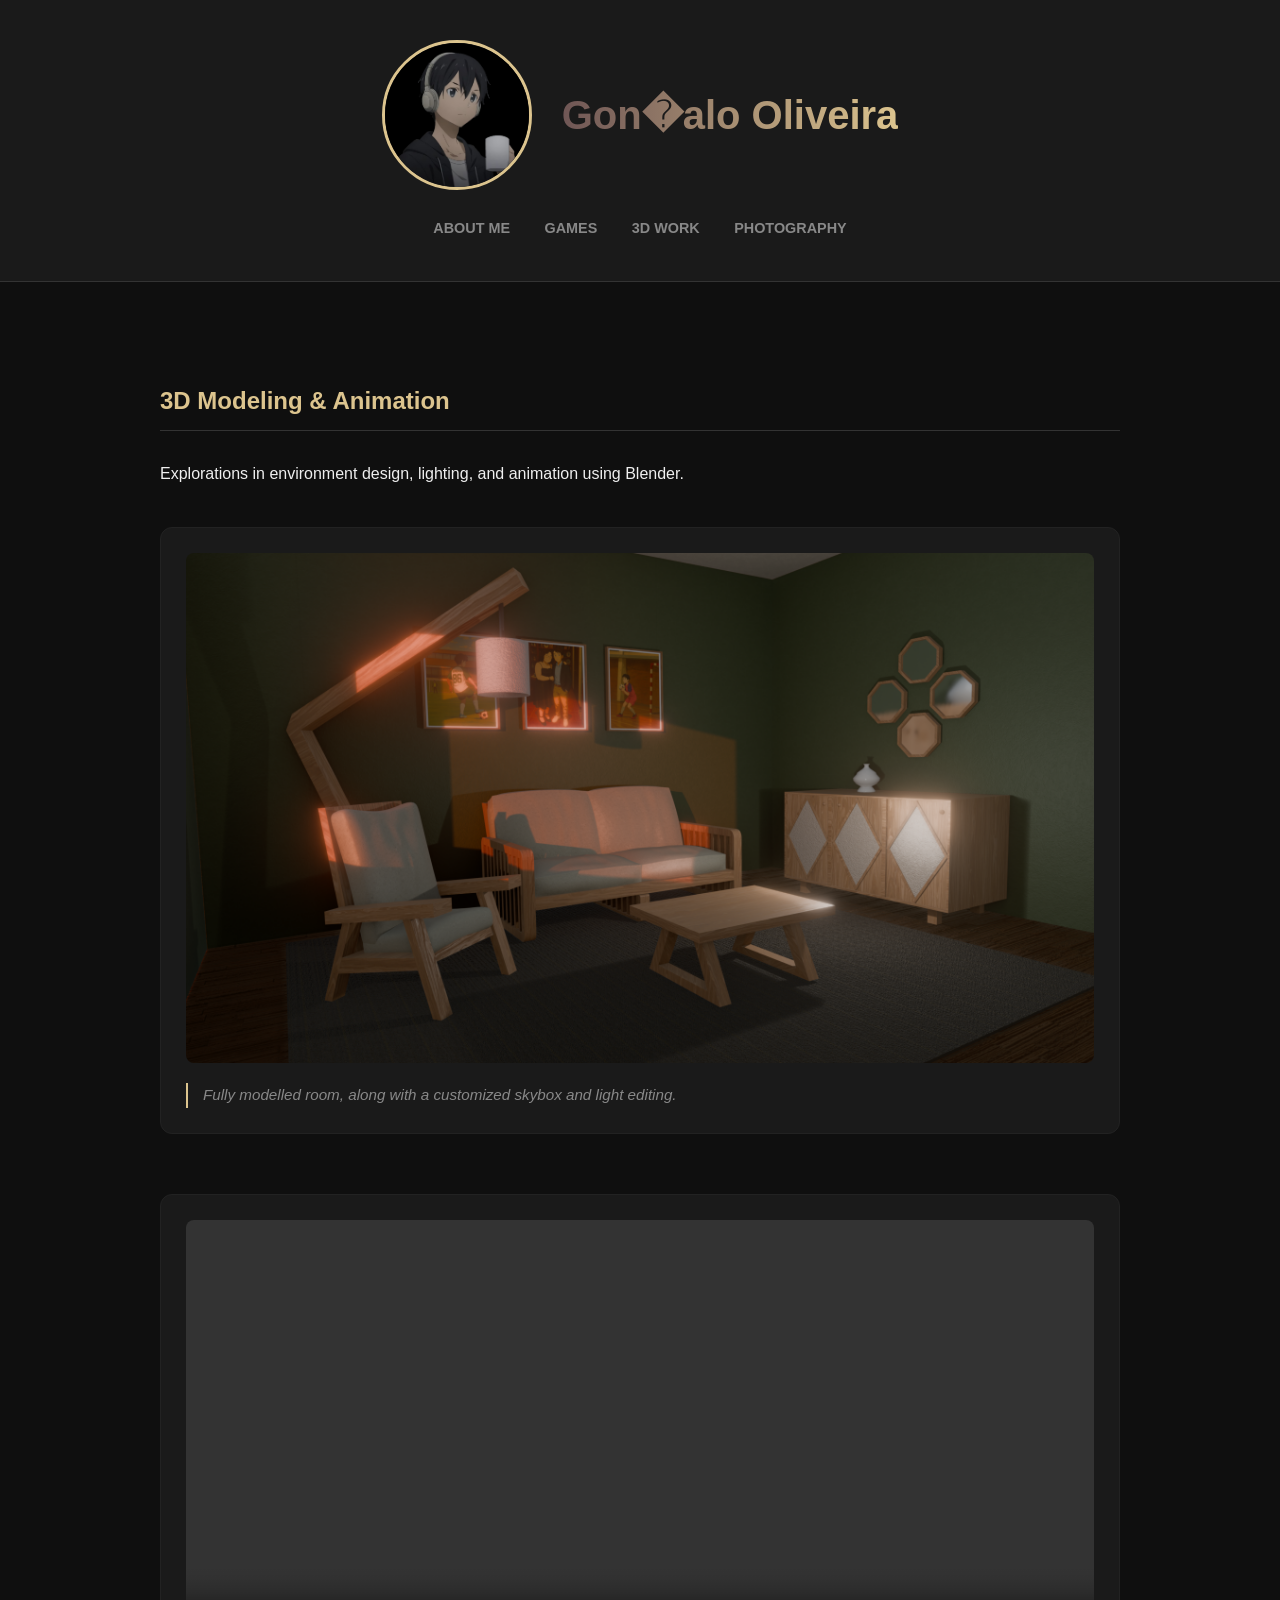
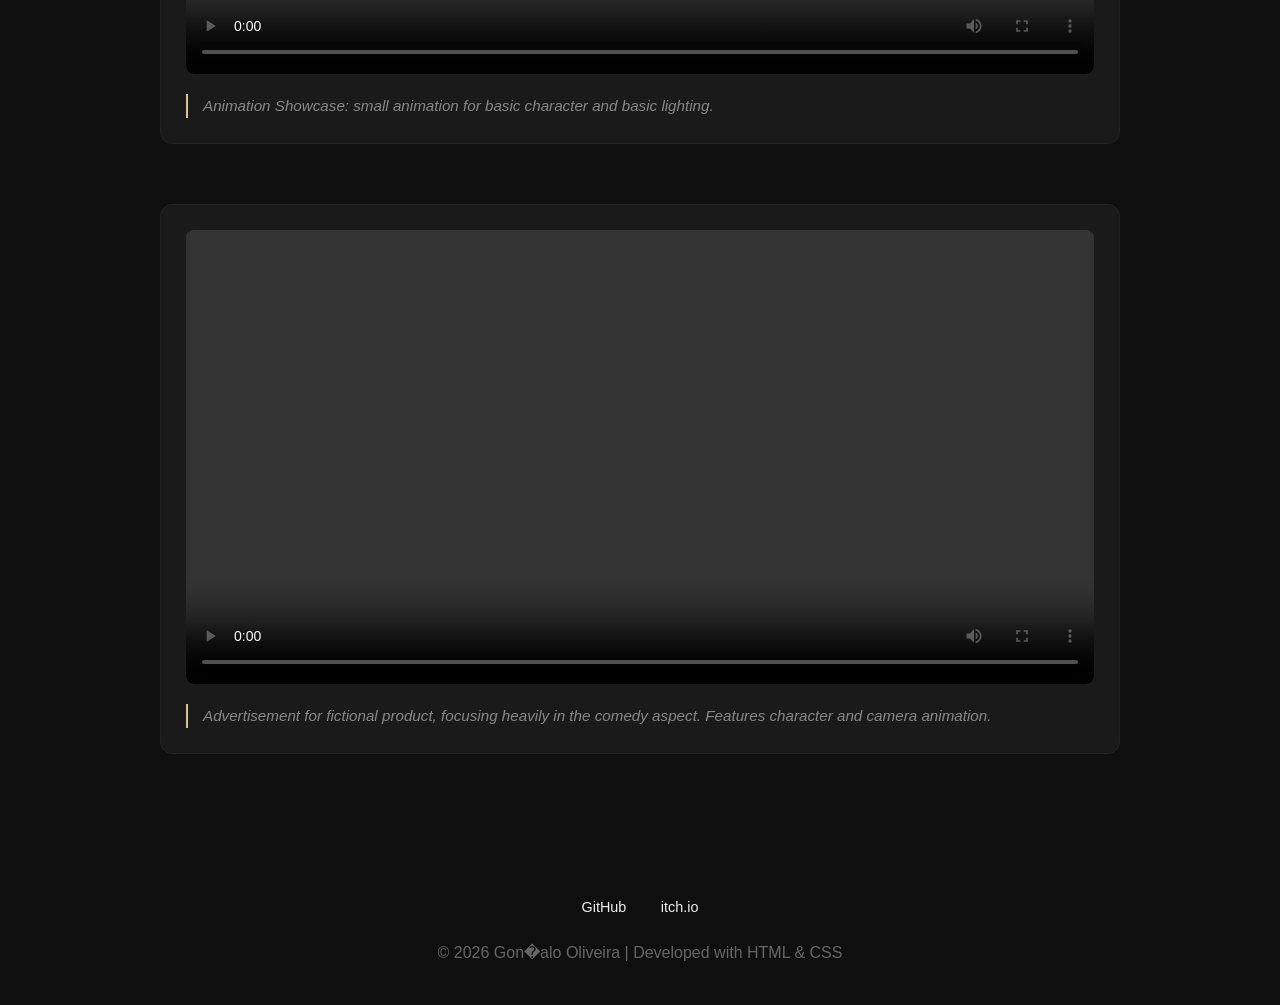
==== 3d-work.html @ fa189b17 "update18" ====
<!DOCTYPE html>
<html lang="en">
<head>
    <meta charset="UTF-8">
    <meta name="viewport" content="width=device-width, initial-scale=1.0">
    <title>Gon�alo Oliveira | Portfolio</title>
    <link rel="stylesheet" href="style.css">
</head>
<body>

    <header>
        <div class="header-content">
            <img src="assets/profile.jpg" alt="Gon�alo Oliveira Profile" class="profile-pic">
            <h1>Gon�alo Oliveira</h1>
        </div>
        <nav>
            <a href="index.html">About Me</a>
            <a href="games.html">Games</a>
            <a href="3d-work.html" class="active">3D Work</a>
            <a href="photography.html">Photography</a>
        </nav>
    </header>

    <main>
        <!-- 3D Modeling Section -->
        <section id="3d">
            <h2>3D Modeling & Animation</h2>
            <p class="section-intro">Explorations in environment design, lighting, and animation using Blender.</p>
    
            <div class="work-showcase">
                <!-- Main Render -->
                <div class="work-item">
                    <img src="assets/3d/RenderFinal.png" alt="Interior Room Render" class="main-render">
                    <p class="work-desc">Fully modelled room, along with a customized skybox and light editing.</p>
                </div>

                <!-- Animation 1 -->
                <div class="work-item">
                    <video controls class="main-video">
                        <source src="assets/3d/animation1.mp4" type="video/mp4">
                        Your browser does not support the video tag.
                    </video>
                    <p class="work-desc">Animation Showcase: small animation for basic character and basic lighting.</p>
                </div>

                <!-- Animation 2 -->
                <div class="work-item">
                    <video controls class="main-video">
                        <source src="assets/3d/animation2.mp4" type="video/mp4">
                        Your browser does not support the video tag.
                    </video>
                    <p class="work-desc">Advertisement for fictional product, focusing heavily in the comedy aspect. Features character and camera animation.</p>
                </div>
            </div>
        </section>
    </main>

    <footer>
        <div class="social-links">
            <a href="https://github.com/GugaGoncalo">GitHub</a>
            <a href="https://guga-goncalo.itch.io">itch.io</a>
        </div>
    <p>&copy; 2026 Gon�alo Oliveira | Developed with HTML & CSS</p>
</footer>

</body>
</html>
---- style.css ----
/* 1. Global Reset & Core Theme */
* {
    box-sizing: border-box;
    margin: 0;
    padding: 0;
}

body {
    background-color: #0f0f0f;
    color: #efefef;
    font-family: 'Segoe UI', Tahoma, Geneva, Verdana, sans-serif;
    line-height: 1.6;
}

/* 2. Header & Profile (Fixes image_3c32c0.jpg) */
header {
    background: #1a1a1a;
    padding: 40px 20px;
    border-bottom: 1px solid #333;
    display: flex;
    flex-direction: column;
    align-items: center;
}

.header-content {
    display: flex;
    flex-direction: row; /* Forces side-by-side */
    align-items: center;
    justify-content: center;
    gap: 30px;
    margin-bottom: 25px;
    width: 100%;
    max-width: 800px;
}

.profile-pic {
    width: 150px; /* Forces a specific size */
    height: 150px;
    border-radius: 50%;
    border: 3px solid #DCC48E;
    object-fit: cover;
    flex-shrink: 0; /* Prevents squeezing */
}

h1 {
    font-size: 2.5rem;
    background: linear-gradient(to right, #6F5655, #DCC48E);
    -webkit-background-clip: text;
    background-clip: text;
    -webkit-text-fill-color: transparent;
    color: #DCC48E; /* Fallback */
}

nav a {
    color: #888;
    text-decoration: none;
    margin: 0 15px;
    font-weight: bold;
    text-transform: uppercase;
    font-size: 0.9rem;
}

nav a:hover { color: #DCC48E; }

/* 3. Section Layouts */
section {
    max-width: 1000px;
    margin: 100px auto; /* Increased from 60px to 100px */
    padding: 0 20px;
}

.section-intro {
    margin-bottom: 40px; /* Adds space between intro text and the first project card */
}

h2 {
    border-bottom: 1px solid #333;
    padding-bottom: 10px;
    margin-bottom: 30px;
    color: #DCC48E;
}

h3{
    color: #DCC48E;
}

.about-content {
    display: flex;
    flex-direction: column;
    gap: 40px; /* Space between bio text and education card */
}

/* 4. Game Development (Fixes image_3c3220.jpg) */
.project-card {
    background: #1a1a1a;
    padding: 25px;
    border-radius: 12px;
    margin-bottom: 40px;
}

.game-screenshots {
    display: flex;
    gap: 10px;
    margin: 20px 0;
    width: 100%;
}

.game-screenshots img {
    width: calc(33.33% - 7px); /* Forces 3-column layout */
    height: 180px; /* Uniform height */
    object-fit: cover; /* Prevents stretching */
    border-radius: 6px;
    border: 1px solid #333;
}

/* 5. Photography (Fixes image_3c3240.png) */
.pinterest-grid {
    column-count: 3;
    column-gap: 20px;
    width: 100%;
}

.photo-item {
    display: inline-block; /* Prevents images from splitting between columns */
    width: 100%;
    margin-bottom: 20px;
}

.photo-item img {
    width: 100%;
    height: auto;
    border-radius: 8px;
    display: block;
}

/* 6. Responsive Adjustments */
@media (max-width: 850px) {
    .about-grid { grid-template-columns: 1fr; }
    .pinterest-grid { column-count: 2; }
    .header-content { flex-direction: column; text-align: center; }
}

@media (max-width: 500px) {
    .pinterest-grid { column-count: 1; }
    .game-screenshots { flex-direction: column; }
    .game-screenshots img { width: 100%; height: auto; }
}

footer {
    text-align: center;
    padding: 40px;
    color: #666;
}

.education {
    background: #1a1a1a;
    padding: 25px;
    border-radius: 12px;
    border: 1px solid #222;
    max-width: 600px; /* Makes the card a nice compact size */
}

.edu-logo {
    width: 120px; /* Keeping the larger size to fight that internal padding */
    height: auto;
    margin-bottom: 5px; /* Pull the text a bit closer */
}

.edu-item {
    display: flex;
    flex-direction: column;
    align-items: flex-start;
    gap: 15px; /* Space between logo and text */
}

.edu-text strong {
    color: #efefef; /* Uses your new accent color for the degree name */
    font-size: 1.1rem;
    display: block;
    margin-bottom: 5px;
}

.edu-text span {
    color: #888;
    font-size: 0.9rem;
}

.education-container h3 {
    margin-bottom: 20px; 
}

.skills-grid {
    display: flex;
    flex-wrap: wrap;
    gap: 12px;
    margin-top: 20px;
}

.skill-item {
    background: #1a1a1a;
    border: 1px solid #333;
    color: #efefef;
    padding: 8px 18px;
    border-radius: 4px; 
    font-size: 0.85rem;
    font-weight: 600;
    letter-spacing: 0.5px;
    transition: all 0.2s ease-in-out;
}

.skill-item:hover {
    background: #DCC48E;
    border-color: #333;
    color: #333;
    cursor: default;
}

.social-links {
    margin-bottom: 20px;
}

.social-links a {
    color: #efefef;
    text-decoration: none;
    margin: 0 15px;
    font-size: 0.9rem;
    transition: color 0.3s;
}

.social-links a:hover {
    color: #DCC48E;
}

.social-links a:visited {
    color: #efefef;
}

p a{
    color: #DCC48E;
    text-decoration: none;
}

p a:visited{
    color: #DCC48E;
    text-decoration: none;
}

p a:hover{
    color: #DCC48E;
    text-decoration: none;
}

.work-showcase {
    display: flex;
    flex-direction: column;
    gap: 60px; /* Large gap between different projects */
}

.work-item {
    background: #1a1a1a;
    padding: 25px;
    border-radius: 12px;
    border: 1px solid #222;
    transition: transform 0.3s ease;
}

/* Optional: Slight lift effect on hover */
.work-item:hover {
    transform: translateY(-5px);
    border-color: #DCC48E;
}

.main-render, .main-video {
    width: 100%;
    height: auto;
    border-radius: 8px;
    display: block;
    margin-bottom: 20px;
}

.work-desc {
    color: #888;
    font-size: 0.95rem;
    font-style: italic;
    border-left: 2px solid #DCC48E;
    padding-left: 15px;
}

main {
    min-height: 80vh; /* Takes up at least 80% of the screen height */
}
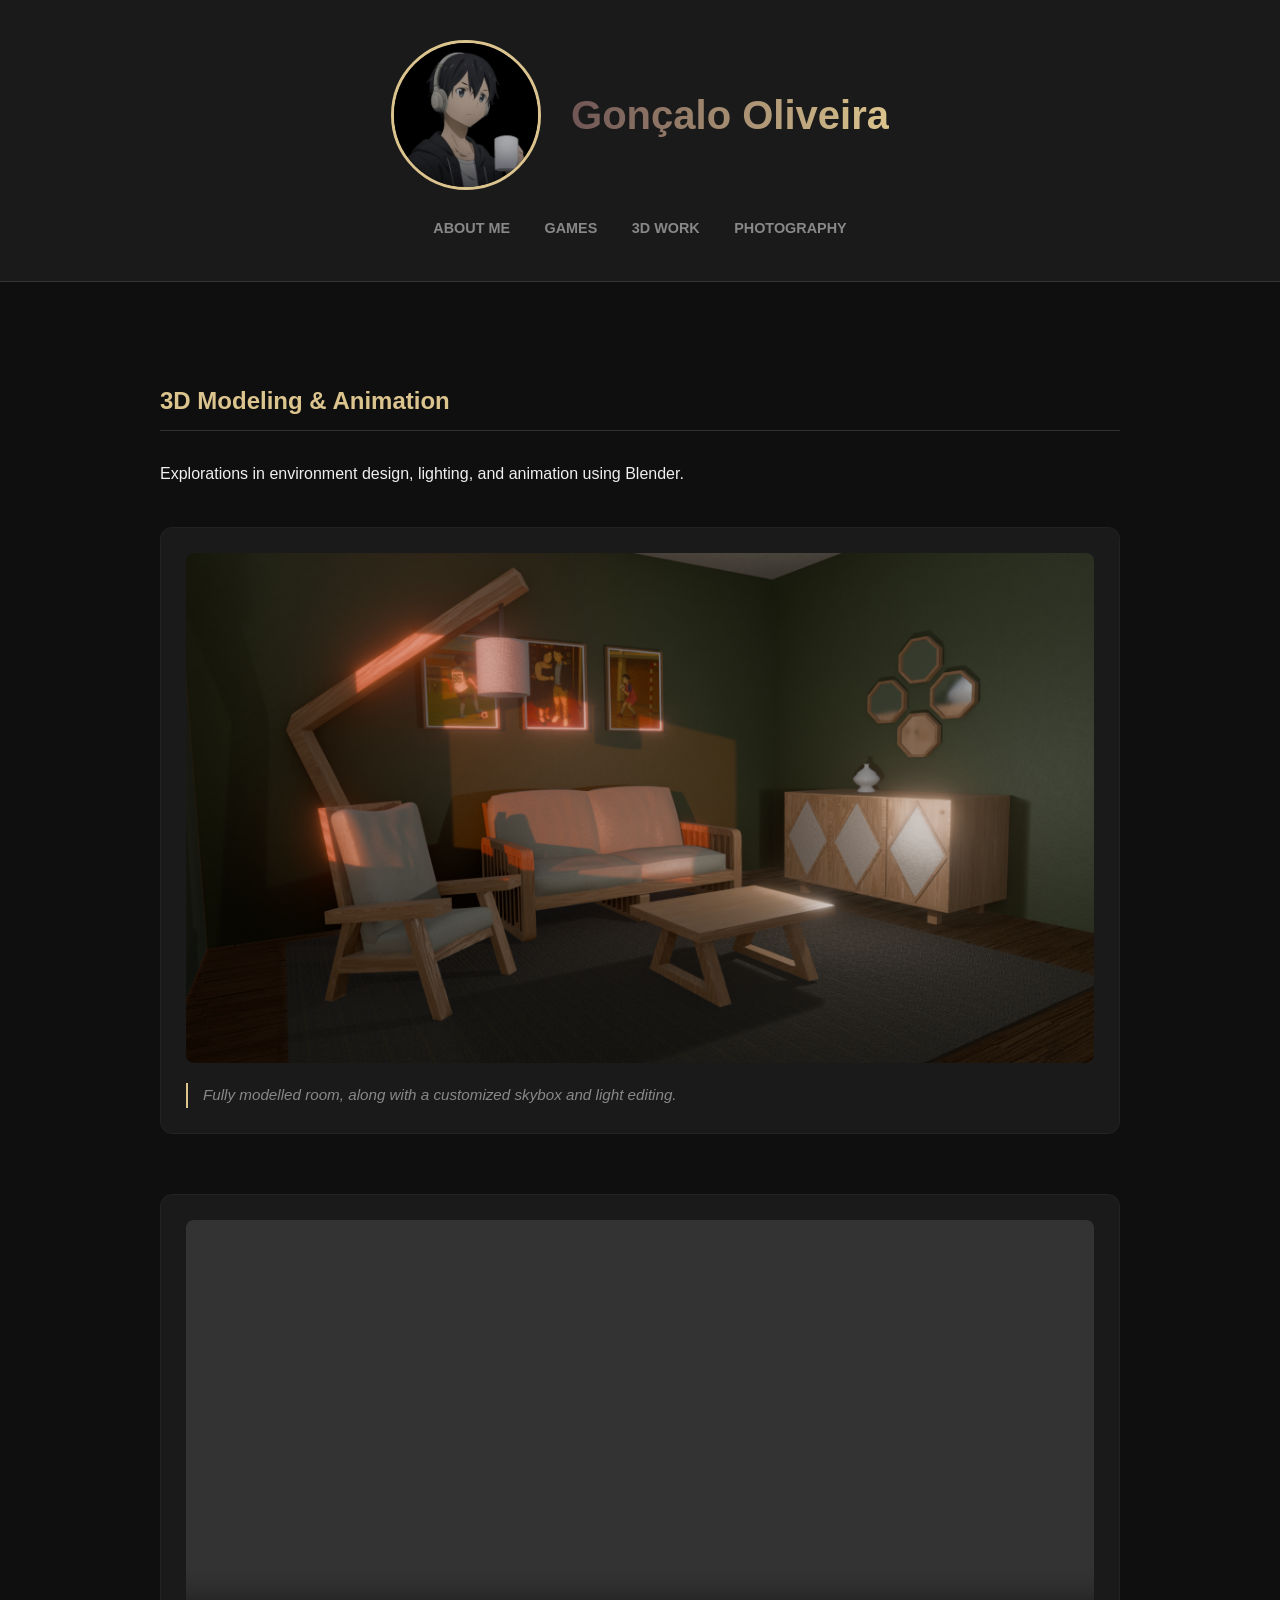
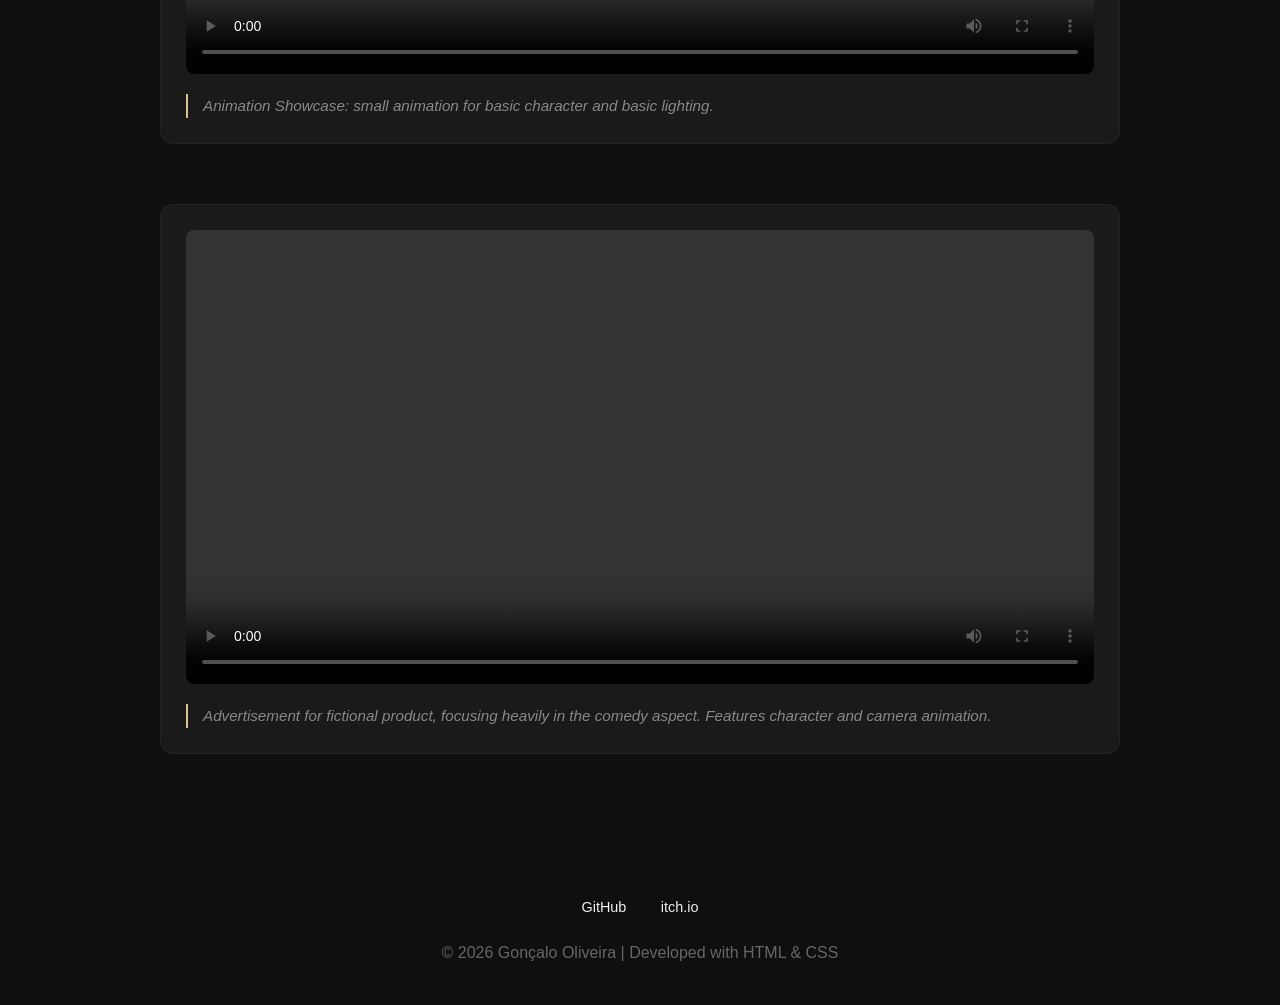
==== commit 0c279028: "update19" ====
--- a/3d-work.html
+++ b/3d-work.html
@@ -1,17 +1,17 @@
-<!DOCTYPE html>
+﻿<!DOCTYPE html>
 <html lang="en">
 <head>
     <meta charset="UTF-8">
     <meta name="viewport" content="width=device-width, initial-scale=1.0">
-    <title>Gon�alo Oliveira | Portfolio</title>
+    <title>Gonçalo Oliveira | Portfolio</title>
     <link rel="stylesheet" href="style.css">
 </head>
 <body>
 
     <header>
         <div class="header-content">
-            <img src="assets/profile.jpg" alt="Gon�alo Oliveira Profile" class="profile-pic">
-            <h1>Gon�alo Oliveira</h1>
+            <img src="assets/profile.jpg" alt="Gonçalo Oliveira Profile" class="profile-pic">
+            <h1>Gonçalo Oliveira</h1>
         </div>
         <nav>
             <a href="index.html">About Me</a>
@@ -60,7 +60,7 @@
             <a href="https://github.com/GugaGoncalo">GitHub</a>
             <a href="https://guga-goncalo.itch.io">itch.io</a>
         </div>
-    <p>&copy; 2026 Gon�alo Oliveira | Developed with HTML & CSS</p>
+    <p>&copy; 2026 Gonçalo Oliveira | Developed with HTML & CSS</p>
 </footer>
 
 </body>
--- a/style.css
+++ b/style.css
@@ -288,4 +288,10 @@
 
 main {
     min-height: 80vh; /* Takes up at least 80% of the screen height */
+}
+
+iframe {
+    width: 100% !important;
+    max-width: 552px;
+    border-radius: 8px;
 }
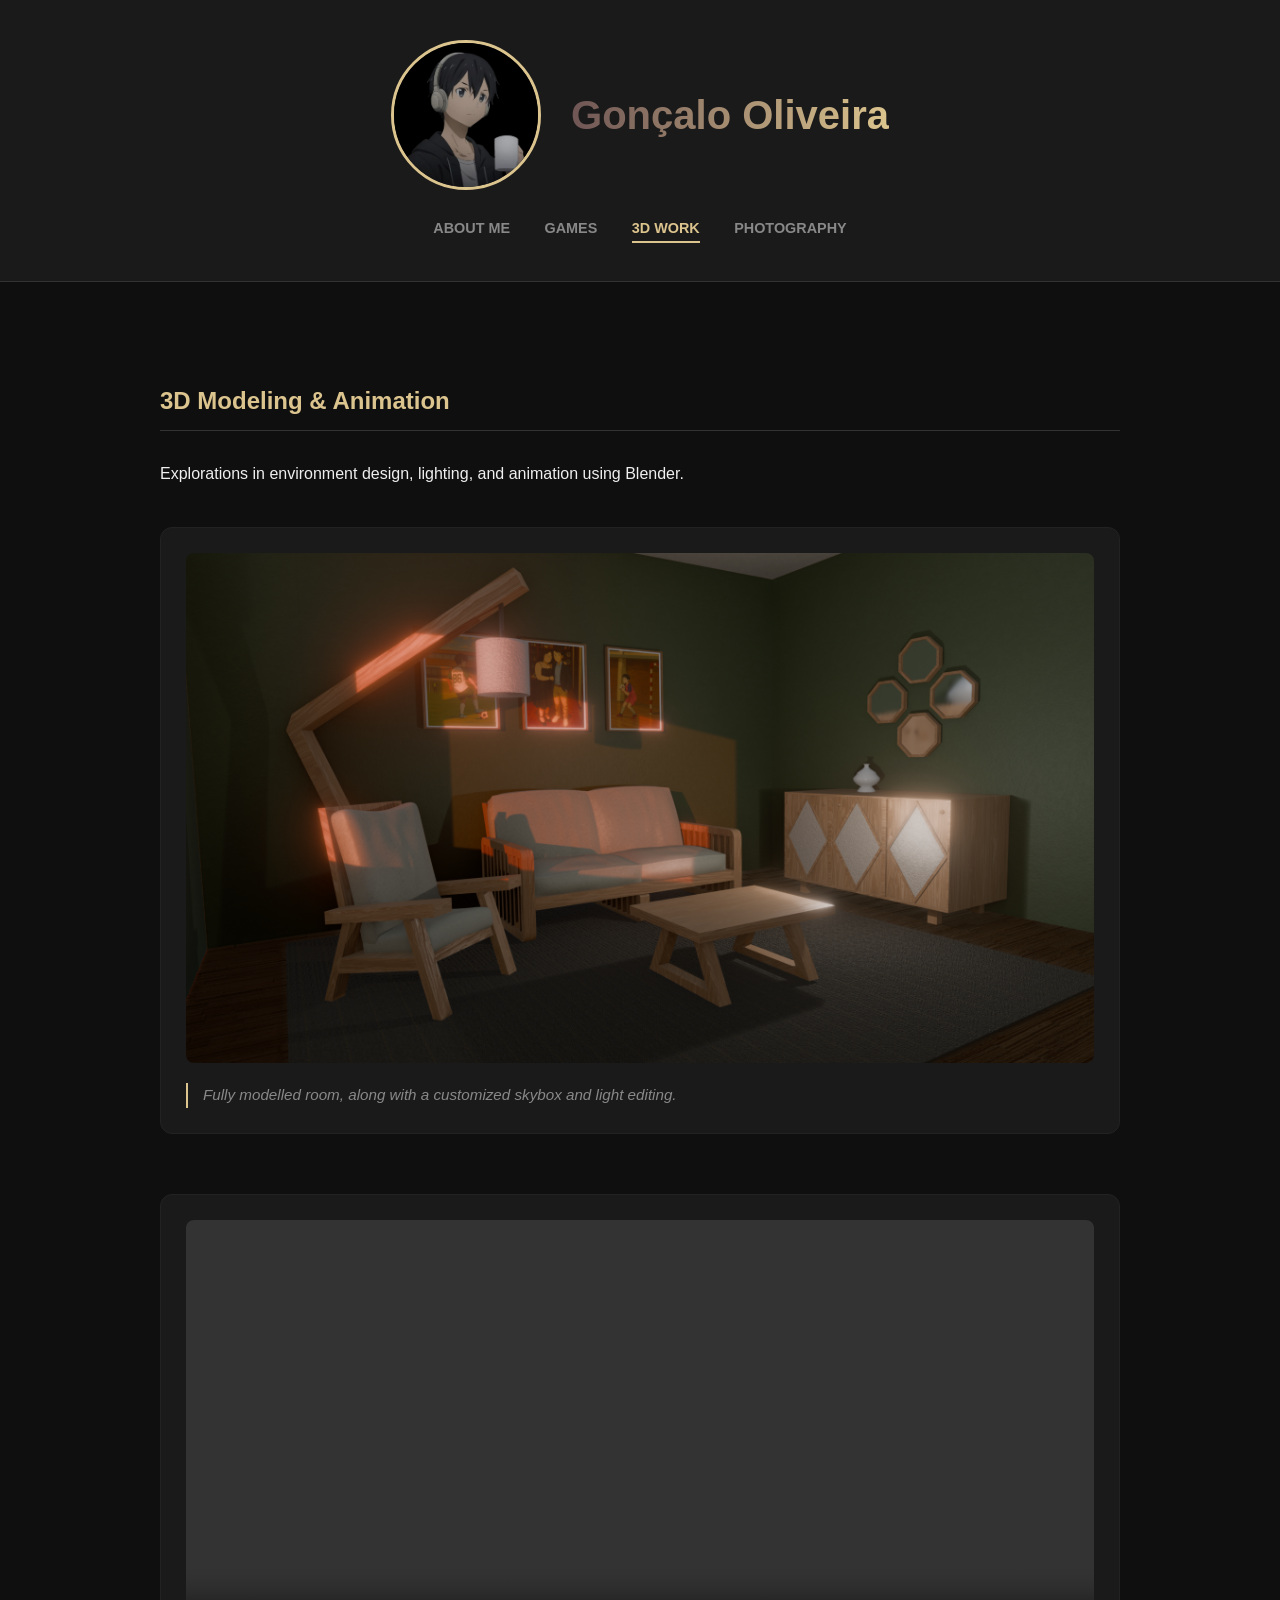
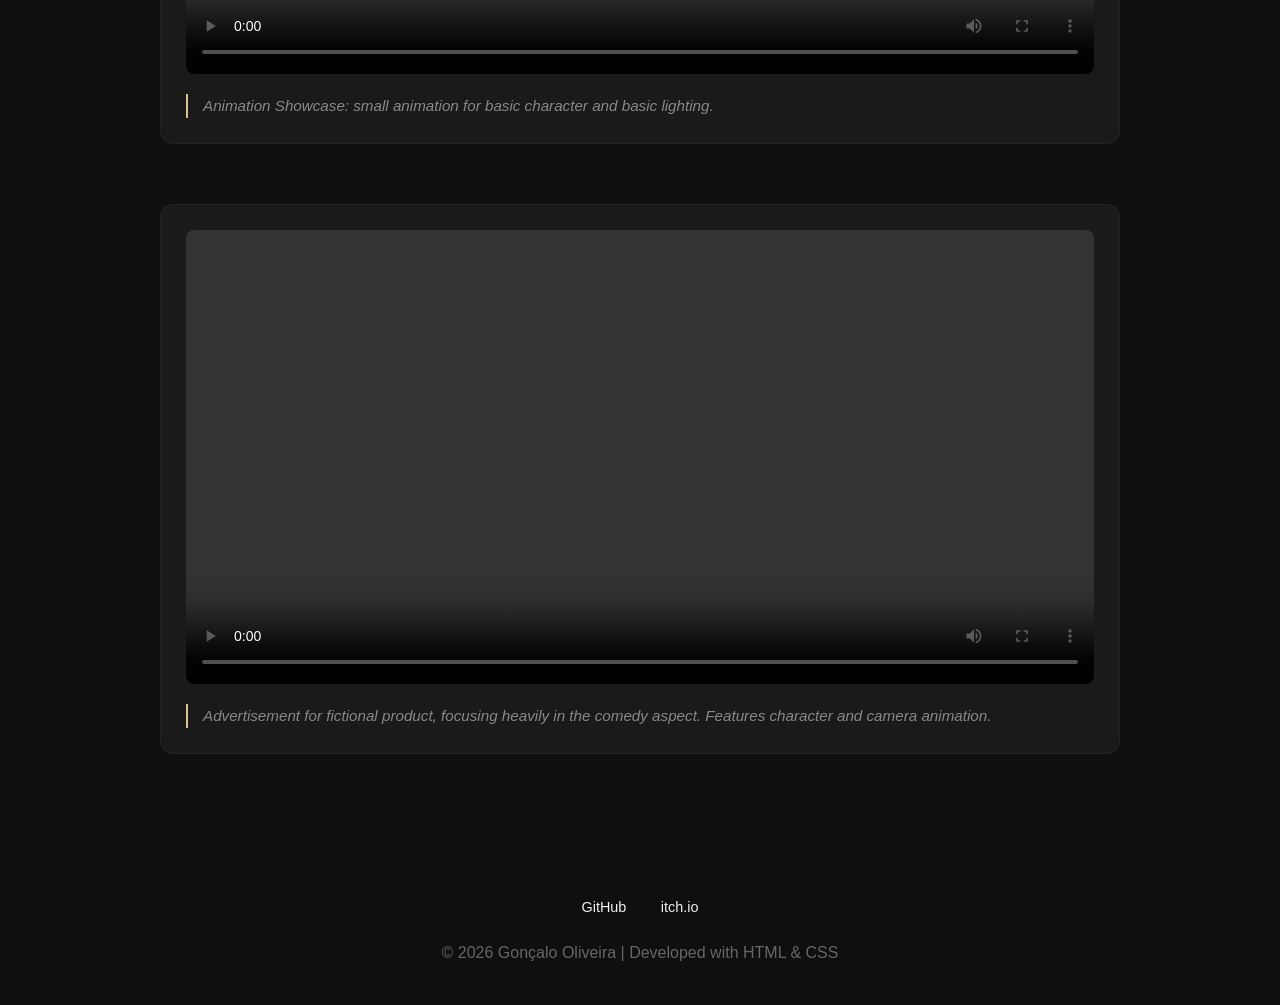
==== commit 7c378265: "CodeOrganization" ====
--- a/3d-work.html
+++ b/3d-work.html
@@ -28,7 +28,7 @@
             <p class="section-intro">Explorations in environment design, lighting, and animation using Blender.</p>
     
             <div class="work-showcase">
-                <!-- Main Render -->
+                <!-- Render -->
                 <div class="work-item">
                     <img src="assets/3d/RenderFinal.png" alt="Interior Room Render" class="main-render">
                     <p class="work-desc">Fully modelled room, along with a customized skybox and light editing.</p>
--- a/style.css
+++ b/style.css
@@ -12,7 +12,11 @@
     line-height: 1.6;
 }
 
-/* 2. Header & Profile (Fixes image_3c32c0.jpg) */
+main {
+    min-height: 80vh; 
+}
+
+/* 2. Header & Navigation */
 header {
     background: #1a1a1a;
     padding: 40px 20px;
@@ -24,7 +28,7 @@
 
 .header-content {
     display: flex;
-    flex-direction: row; /* Forces side-by-side */
+    flex-direction: row;
     align-items: center;
     justify-content: center;
     gap: 30px;
@@ -34,12 +38,12 @@
 }
 
 .profile-pic {
-    width: 150px; /* Forces a specific size */
+    width: 150px;
     height: 150px;
     border-radius: 50%;
     border: 3px solid #DCC48E;
     object-fit: cover;
-    flex-shrink: 0; /* Prevents squeezing */
+    flex-shrink: 0;
 }
 
 h1 {
@@ -48,7 +52,7 @@
     -webkit-background-clip: text;
     background-clip: text;
     -webkit-text-fill-color: transparent;
-    color: #DCC48E; /* Fallback */
+    color: #DCC48E;
 }
 
 nav a {
@@ -58,19 +62,25 @@
     font-weight: bold;
     text-transform: uppercase;
     font-size: 0.9rem;
-}
-
-nav a:hover { color: #DCC48E; }
-
-/* 3. Section Layouts */
+    padding-bottom: 5px;
+    transition: color 0.3s ease, border-color 0.3s ease;
+    border-bottom: 2px solid transparent; /* Prevents layout jump when active */
+}
+
+nav a:hover, 
+nav a.active { 
+    color: #DCC48E; 
+}
+
+nav a.active {
+    border-bottom: 2px solid #DCC48E; 
+}
+
+/* 3. Section Typography & General Layout */
 section {
     max-width: 1000px;
-    margin: 100px auto; /* Increased from 60px to 100px */
+    margin: 100px auto;
     padding: 0 20px;
-}
-
-.section-intro {
-    margin-bottom: 40px; /* Adds space between intro text and the first project card */
 }
 
 h2 {
@@ -80,76 +90,29 @@
     color: #DCC48E;
 }
 
-h3{
-    color: #DCC48E;
-}
-
+h3 {
+    color: #DCC48E;
+}
+
+.section-intro {
+    margin-bottom: 40px;
+}
+
+p a {
+    color: #DCC48E;
+    text-decoration: none;
+    font-weight: bold;
+}
+
+p a:hover {
+    text-decoration: underline;
+}
+
+/* 4. About & Skills (Index Page) */
 .about-content {
     display: flex;
     flex-direction: column;
-    gap: 40px; /* Space between bio text and education card */
-}
-
-/* 4. Game Development (Fixes image_3c3220.jpg) */
-.project-card {
-    background: #1a1a1a;
-    padding: 25px;
-    border-radius: 12px;
-    margin-bottom: 40px;
-}
-
-.game-screenshots {
-    display: flex;
-    gap: 10px;
-    margin: 20px 0;
-    width: 100%;
-}
-
-.game-screenshots img {
-    width: calc(33.33% - 7px); /* Forces 3-column layout */
-    height: 180px; /* Uniform height */
-    object-fit: cover; /* Prevents stretching */
-    border-radius: 6px;
-    border: 1px solid #333;
-}
-
-/* 5. Photography (Fixes image_3c3240.png) */
-.pinterest-grid {
-    column-count: 3;
-    column-gap: 20px;
-    width: 100%;
-}
-
-.photo-item {
-    display: inline-block; /* Prevents images from splitting between columns */
-    width: 100%;
-    margin-bottom: 20px;
-}
-
-.photo-item img {
-    width: 100%;
-    height: auto;
-    border-radius: 8px;
-    display: block;
-}
-
-/* 6. Responsive Adjustments */
-@media (max-width: 850px) {
-    .about-grid { grid-template-columns: 1fr; }
-    .pinterest-grid { column-count: 2; }
-    .header-content { flex-direction: column; text-align: center; }
-}
-
-@media (max-width: 500px) {
-    .pinterest-grid { column-count: 1; }
-    .game-screenshots { flex-direction: column; }
-    .game-screenshots img { width: 100%; height: auto; }
-}
-
-footer {
-    text-align: center;
-    padding: 40px;
-    color: #666;
+    gap: 40px;
 }
 
 .education {
@@ -157,24 +120,24 @@
     padding: 25px;
     border-radius: 12px;
     border: 1px solid #222;
-    max-width: 600px; /* Makes the card a nice compact size */
+    max-width: 600px;
+}
+
+.edu-item {
+    display: flex;
+    flex-direction: column;
+    align-items: flex-start;
+    gap: 15px;
 }
 
 .edu-logo {
-    width: 120px; /* Keeping the larger size to fight that internal padding */
+    width: 120px;
     height: auto;
-    margin-bottom: 5px; /* Pull the text a bit closer */
-}
-
-.edu-item {
-    display: flex;
-    flex-direction: column;
-    align-items: flex-start;
-    gap: 15px; /* Space between logo and text */
+    margin-bottom: 5px;
 }
 
 .edu-text strong {
-    color: #efefef; /* Uses your new accent color for the degree name */
+    color: #efefef;
     font-size: 1.1rem;
     display: block;
     margin-bottom: 5px;
@@ -183,10 +146,6 @@
 .edu-text span {
     color: #888;
     font-size: 0.9rem;
-}
-
-.education-container h3 {
-    margin-bottom: 20px; 
 }
 
 .skills-grid {
@@ -212,48 +171,41 @@
     background: #DCC48E;
     border-color: #333;
     color: #333;
-    cursor: default;
-}
-
-.social-links {
-    margin-bottom: 20px;
-}
-
-.social-links a {
-    color: #efefef;
-    text-decoration: none;
-    margin: 0 15px;
-    font-size: 0.9rem;
-    transition: color 0.3s;
-}
-
-.social-links a:hover {
-    color: #DCC48E;
-}
-
-.social-links a:visited {
-    color: #efefef;
-}
-
-p a{
-    color: #DCC48E;
-    text-decoration: none;
-}
-
-p a:visited{
-    color: #DCC48E;
-    text-decoration: none;
-}
-
-p a:hover{
-    color: #DCC48E;
-    text-decoration: none;
-}
-
+}
+
+/* 5. Games & Project Cards */
+.project-card {
+    background: #1a1a1a;
+    padding: 25px;
+    border-radius: 12px;
+    margin-bottom: 40px;
+}
+
+.game-screenshots {
+    display: flex;
+    gap: 10px;
+    margin: 20px 0;
+}
+
+.game-screenshots img {
+    width: calc(33.33% - 7px);
+    height: 180px;
+    object-fit: cover;
+    border-radius: 6px;
+    border: 1px solid #333;
+}
+
+iframe {
+    width: 100% !important;
+    max-width: 552px;
+    border-radius: 8px;
+}
+
+/* 6. 3D Showcase */
 .work-showcase {
     display: flex;
     flex-direction: column;
-    gap: 60px; /* Large gap between different projects */
+    gap: 60px;
 }
 
 .work-item {
@@ -264,7 +216,6 @@
     transition: transform 0.3s ease;
 }
 
-/* Optional: Slight lift effect on hover */
 .work-item:hover {
     transform: translateY(-5px);
     border-color: #DCC48E;
@@ -286,12 +237,57 @@
     padding-left: 15px;
 }
 
-main {
-    min-height: 80vh; /* Takes up at least 80% of the screen height */
-}
-
-iframe {
-    width: 100% !important;
-    max-width: 552px;
+/* 7. Photography Grid */
+.pinterest-grid {
+    column-count: 3;
+    column-gap: 20px;
+    width: 100%;
+}
+
+.photo-item {
+    display: inline-block;
+    width: 100%;
+    margin-bottom: 20px;
+}
+
+.photo-item img {
+    width: 100%;
+    height: auto;
     border-radius: 8px;
+    display: block;
+}
+
+/* 8. Footer & Socials */
+footer {
+    text-align: center;
+    padding: 40px;
+    color: #666;
+}
+
+.social-links {
+    margin-bottom: 20px;
+}
+
+.social-links a {
+    color: #efefef;
+    text-decoration: none;
+    margin: 0 15px;
+    font-size: 0.9rem;
+    transition: color 0.3s;
+}
+
+.social-links a:hover {
+    color: #DCC48E;
+}
+
+/* 9. Responsive Adjustments */
+@media (max-width: 850px) {
+    .pinterest-grid { column-count: 2; }
+    .header-content { flex-direction: column; text-align: center; }
+}
+
+@media (max-width: 500px) {
+    .pinterest-grid { column-count: 1; }
+    .game-screenshots { flex-direction: column; }
+    .game-screenshots img { width: 100%; height: auto; }
 }
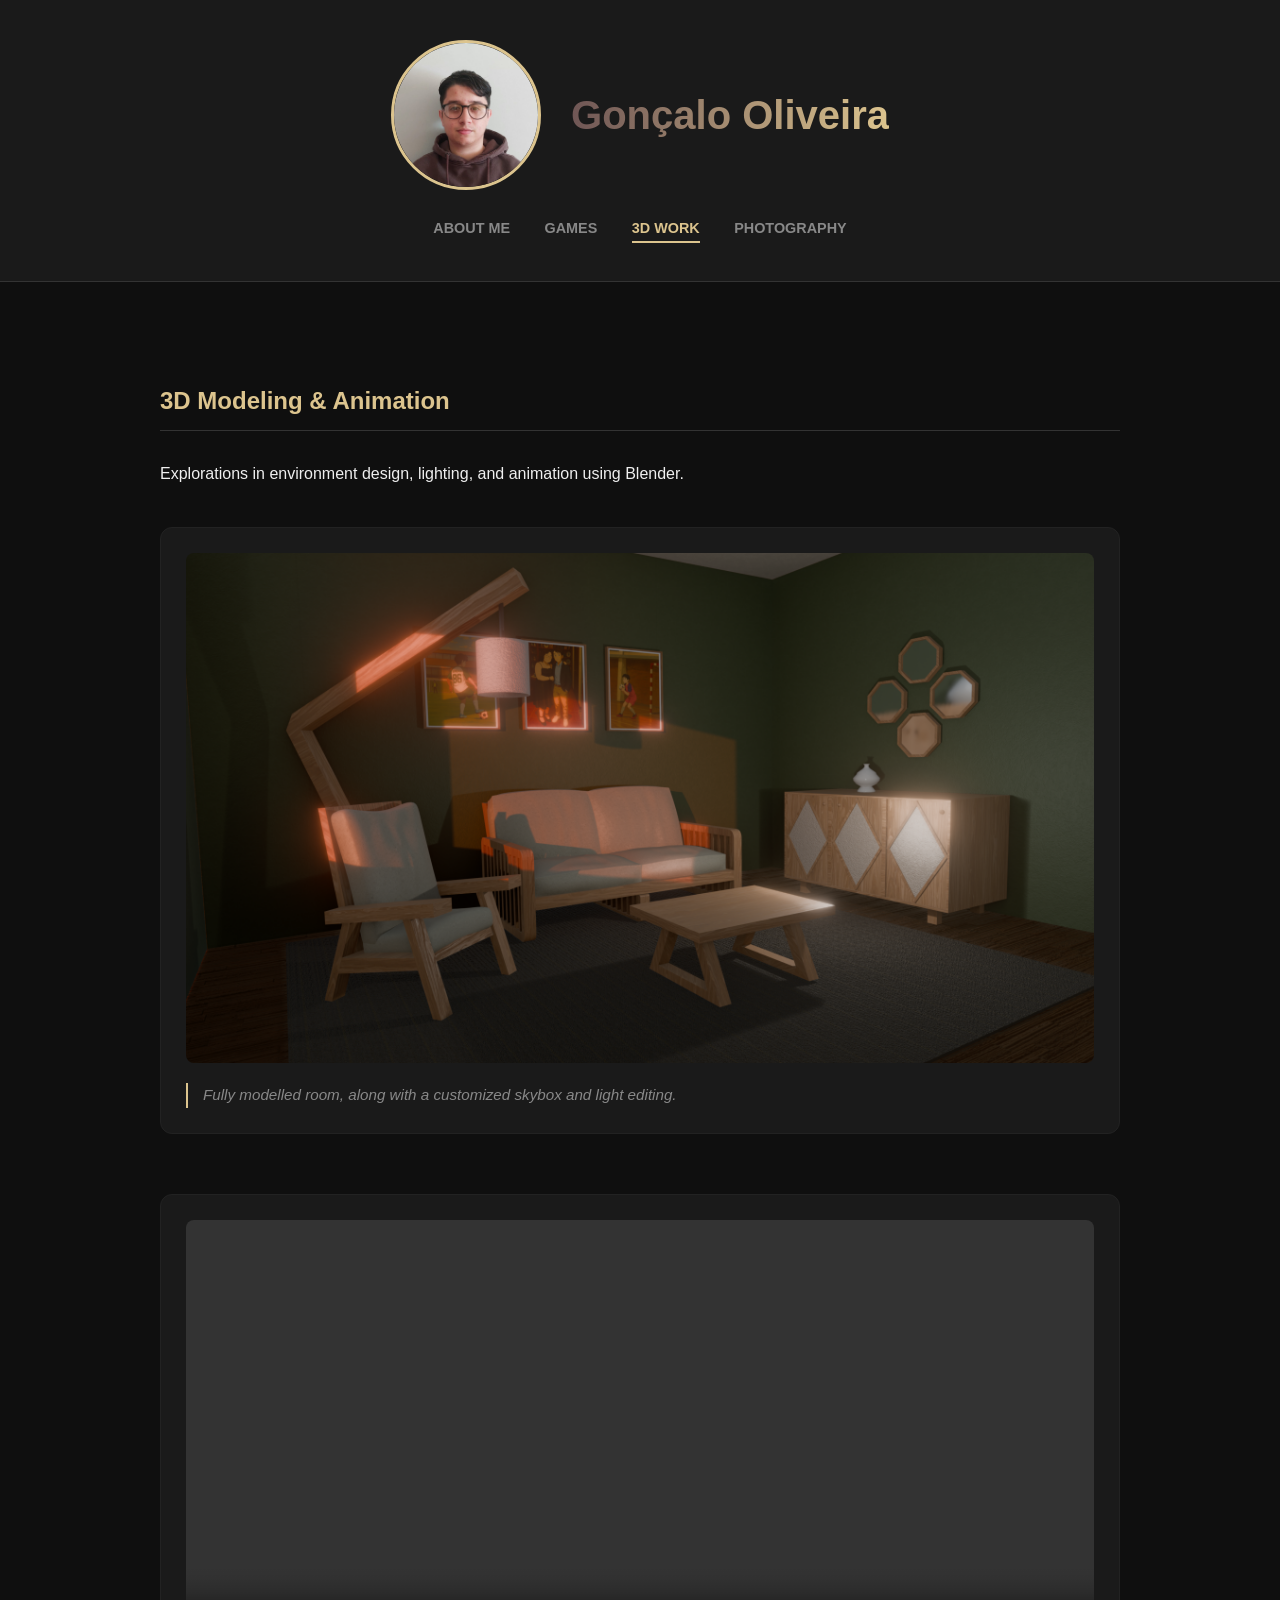
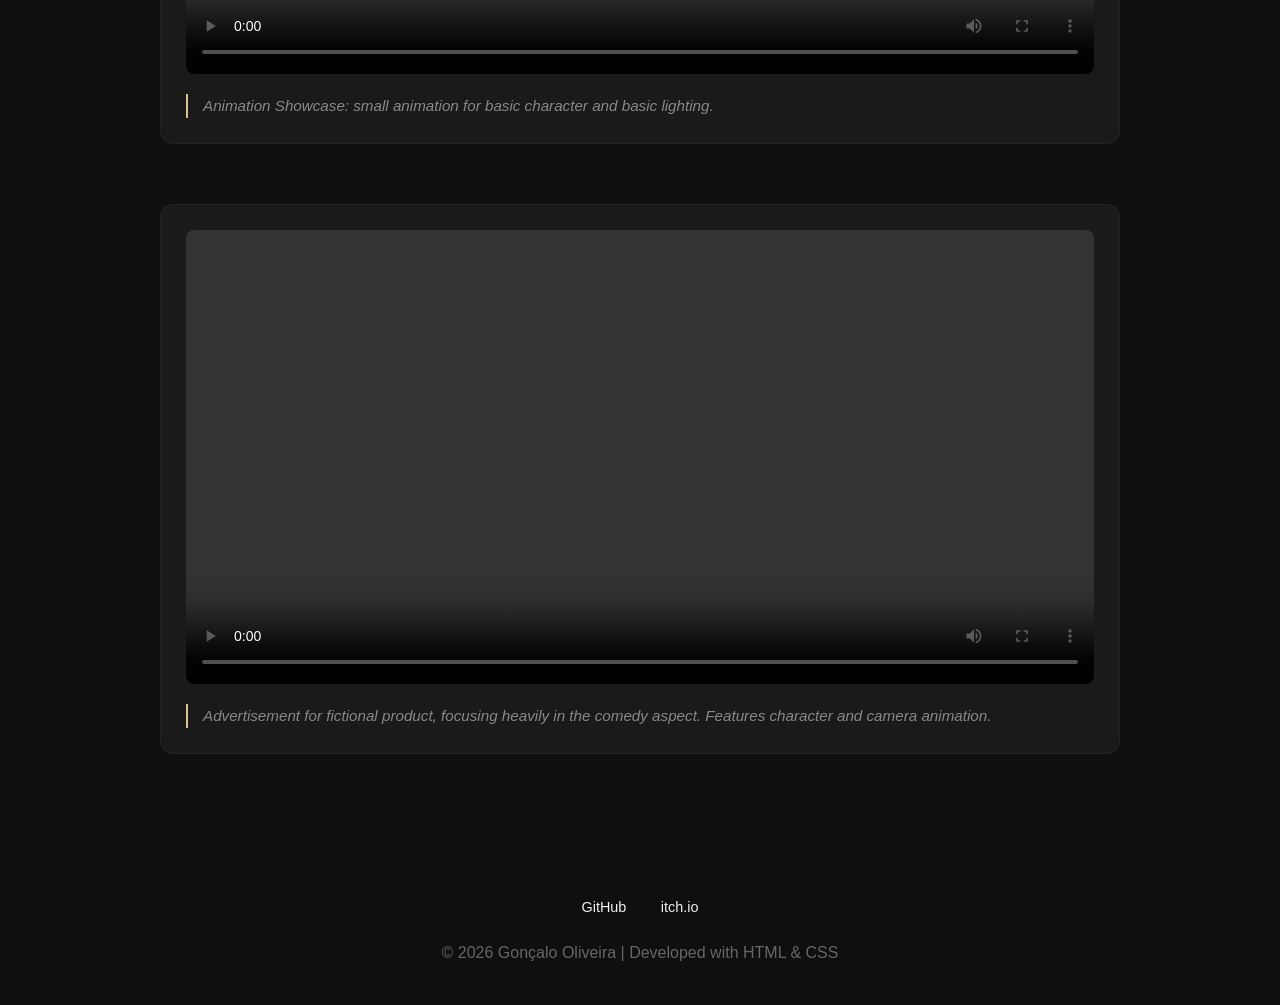
==== commit cf9e9a26: "PFP" ====
--- a/3d-work.html
+++ b/3d-work.html
@@ -10,7 +10,7 @@
 
     <header>
         <div class="header-content">
-            <img src="assets/profile.jpg" alt="Gonçalo Oliveira Profile" class="profile-pic">
+            <img src="assets/profile.jpeg" alt="Gonçalo Oliveira Profile" class="profile-pic">
             <h1>Gonçalo Oliveira</h1>
         </div>
         <nav>
@@ -61,7 +61,7 @@
             <a href="https://guga-goncalo.itch.io">itch.io</a>
         </div>
     <p>&copy; 2026 Gonçalo Oliveira | Developed with HTML & CSS</p>
-</footer>
+    </footer>
 
 </body>
 </html>
--- a/style.css
+++ b/style.css
@@ -188,8 +188,8 @@
 }
 
 .game-screenshots img {
-    width: calc(33.33% - 7px);
-    height: 180px;
+    width: 100%;
+    height: auto;
     object-fit: cover;
     border-radius: 6px;
     border: 1px solid #333;
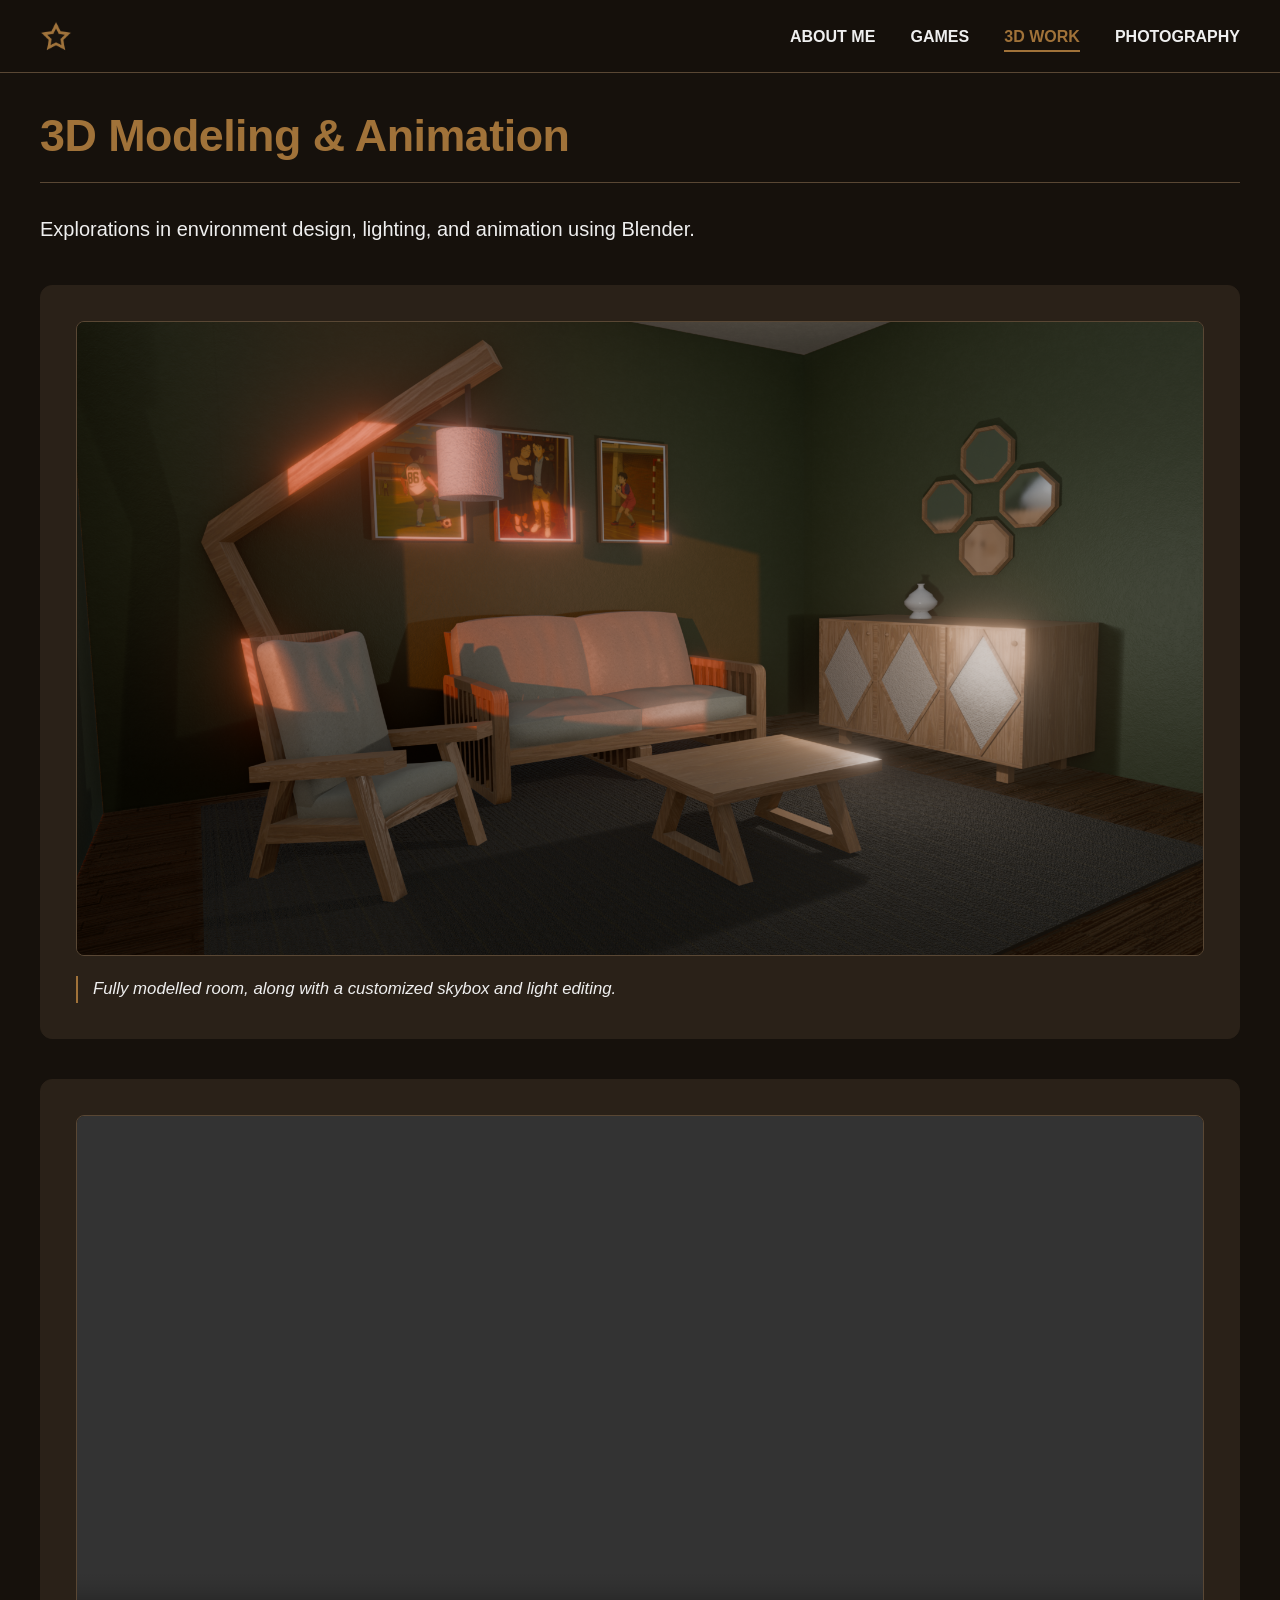
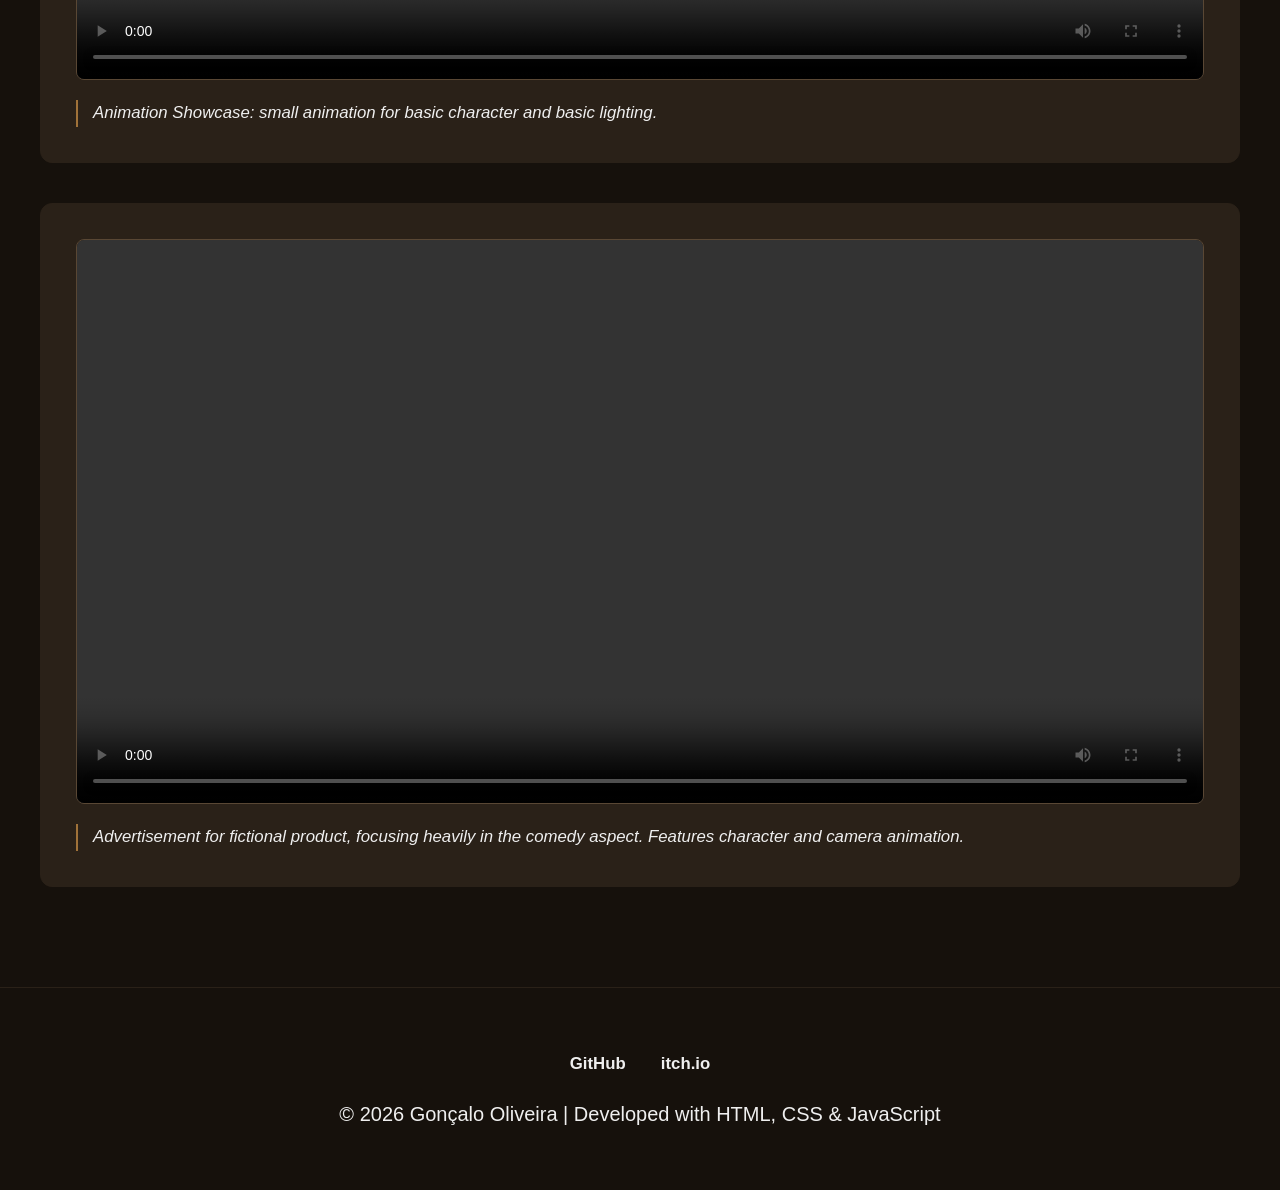
==== commit 0bd3743c: "Redesign" ====
--- a/3d-work.html
+++ b/3d-work.html
@@ -5,21 +5,31 @@
     <meta name="viewport" content="width=device-width, initial-scale=1.0">
     <title>Gonçalo Oliveira | Portfolio</title>
     <link rel="stylesheet" href="style.css">
+    <link rel="icon" type="image/png" href="assets/favicon.png">
 </head>
 <body>
 
-    <header>
-        <div class="header-content">
-            <img src="assets/profile.jpeg" alt="Gonçalo Oliveira Profile" class="profile-pic">
-            <h1>Gonçalo Oliveira</h1>
+    <nav class="sticky-nav">
+        <div class="nav-container">
+            <a href="index.html" class="logo-link">
+                <img src="assets/favicon.png" alt="Gonçalo Oliveira Logo" class="nav-favicon">
+            </a>
+            
+            <button class="menu-toggle" id="menuToggle" aria-label="Toggle navigation">
+                <span class="hamburger-bar"></span>
+                <span class="hamburger-bar"></span>
+                <span class="hamburger-bar"></span>
+            </button>
+
+            <div class="nav-links" id="navLinks">
+                <a href="index.html">About Me</a>
+                <a href="games.html">Games</a>
+                <a href="3d-work.html" class="active">3D Work</a>
+                <a href="photography.html">Photography</a>
+            </div>
         </div>
-        <nav>
-            <a href="index.html">About Me</a>
-            <a href="games.html">Games</a>
-            <a href="3d-work.html" class="active">3D Work</a>
-            <a href="photography.html">Photography</a>
-        </nav>
-    </header>
+    </nav>
+
 
     <main>
         <!-- 3D Modeling Section -->
@@ -60,8 +70,64 @@
             <a href="https://github.com/GugaGoncalo">GitHub</a>
             <a href="https://guga-goncalo.itch.io">itch.io</a>
         </div>
-    <p>&copy; 2026 Gonçalo Oliveira | Developed with HTML & CSS</p>
+    <p>&copy; 2026 Gonçalo Oliveira | Developed with HTML, CSS & JavaScript</p>
     </footer>
+
+    <div id="lightbox" class="lightbox-overlay" onclick="closeLightbox()">
+        <span class="lightbox-close">&times;</span>
+        <img class="lightbox-img" id="lightbox-img" src="" alt="Enlarged view">
+    </div>
+
+    <script>
+    // Open Lightbox View
+    function openLightbox(src) {
+        const lightbox = document.getElementById('lightbox');
+        const lightboxImg = document.getElementById('lightbox-img');
+        lightbox.style.display = 'flex';
+        lightboxImg.src = src;
+        document.body.style.overflow = 'hidden'; // Lock background scroll
+    }
+
+    // Close Lightbox View
+    function closeLightbox() {
+        const lightbox = document.getElementById('lightbox');
+        lightbox.style.display = 'none';
+        document.body.style.overflow = 'auto'; // Unlock scroll
+    }
+
+    // Attach click events auto-detecting images in specific sections
+    document.addEventListener("DOMContentLoaded", () => {
+        const targets = document.querySelectorAll(".game-screenshots img, .photo-item img");
+        targets.forEach(img => {
+            img.addEventListener("click", () => openLightbox(img.src));
+        });
+    });
+
+    // Toggle Mobile Navigation Overlay Menu
+    const menuToggle = document.getElementById('menuToggle');
+    const navLinks = document.getElementById('navLinks');
+
+    menuToggle.addEventListener('click', () => {
+        menuToggle.classList.toggle('active');
+        navLinks.classList.toggle('open');
+        
+        // Prevent background body content scrolling while menu is active
+        if (navLinks.classList.contains('open')) {
+            document.body.style.overflow = 'hidden';
+        } else {
+            document.body.style.overflow = 'auto';
+        }
+    });
+
+    // Close menu automatically if a link is tapped
+    document.querySelectorAll('.nav-links a').forEach(link => {
+        link.addEventListener('click', () => {
+            menuToggle.classList.remove('active');
+            navLinks.classList.remove('open');
+            document.body.style.overflow = 'auto';
+        });
+    });
+    </script>
 
 </body>
 </html>
--- a/style.css
+++ b/style.css
@@ -1,4 +1,16 @@
-/* 1. Global Reset & Core Theme */
+﻿/* ==========================================================================
+   1. Fonts & Core Theme Configuration
+   ========================================================================== */
+@font-face {
+    font-family: 'League Spartan';
+    src: url('assets/fonts/league-spartan-bold.woff2') format('woff2'),
+         url('assets/fonts/league-spartan-bold.woff') format('woff'),
+         url('assets/fonts/league-spartan-bold.ttf') format('truetype');
+    font-weight: 700;
+    font-style: normal;
+    font-display: swap;
+}
+
 * {
     box-sizing: border-box;
     margin: 0;
@@ -6,100 +18,280 @@
 }
 
 body {
-    background-color: #0f0f0f;
-    color: #efefef;
-    font-family: 'Segoe UI', Tahoma, Geneva, Verdana, sans-serif;
+    background-color: #16110c; /* Original deep dark brown */
+    color: #efefef;
+    font-family: 'League Spartan', 'Montserrat', sans-serif;
+    font-weight: 700;
+    font-size: 1.15rem; /* General global font size upgrade */
     line-height: 1.6;
+    overflow-x: hidden;
 }
 
 main {
     min-height: 80vh; 
 }
 
-/* 2. Header & Navigation */
-header {
-    background: #1a1a1a;
-    padding: 40px 20px;
-    border-bottom: 1px solid #333;
+/* ==========================================================================
+   2. Fixed Navigation Bar
+   ========================================================================== */
+.sticky-nav {
+    position: fixed;
+    top: 0;
+    left: 0;
+    width: 100%;
+    background: rgba(22, 17, 12, 0.95);
+    backdrop-filter: blur(8px);
+    -webkit-backdrop-filter: blur(8px);
+    border-bottom: 1px solid #594734;
+    z-index: 1000;
+    padding: 20px 0;
+}
+
+.nav-container {
+    max-width: 1400px;
+    margin: 0 auto;
+    padding: 0 40px;
     display: flex;
-    flex-direction: column;
+    justify-content: space-between;
     align-items: center;
 }
 
-.header-content {
-    display: flex;
-    flex-direction: row;
-    align-items: center;
-    justify-content: center;
-    gap: 30px;
-    margin-bottom: 25px;
-    width: 100%;
-    max-width: 800px;
-}
-
-.profile-pic {
-    width: 150px;
-    height: 150px;
-    border-radius: 50%;
-    border: 3px solid #DCC48E;
-    object-fit: cover;
-    flex-shrink: 0;
-}
-
-h1 {
-    font-size: 2.5rem;
-    background: linear-gradient(to right, #6F5655, #DCC48E);
-    -webkit-background-clip: text;
-    background-clip: text;
-    -webkit-text-fill-color: transparent;
-    color: #DCC48E;
-}
-
-nav a {
-    color: #888;
+.logo-link {
+    color: #efefef;
     text-decoration: none;
-    margin: 0 15px;
+    font-weight: bold;
+    font-size: 1.6rem;
+    letter-spacing: 1px;
+}
+
+.nav-links a {
+    color: #efefef;
+    text-decoration: none;
+    margin-left: 30px;
     font-weight: bold;
     text-transform: uppercase;
-    font-size: 0.9rem;
+    font-size: 1rem;
     padding-bottom: 5px;
     transition: color 0.3s ease, border-color 0.3s ease;
-    border-bottom: 2px solid transparent; /* Prevents layout jump when active */
-}
-
-nav a:hover, 
-nav a.active { 
-    color: #DCC48E; 
-}
-
-nav a.active {
-    border-bottom: 2px solid #DCC48E; 
-}
-
-/* 3. Section Typography & General Layout */
+    border-bottom: 2px solid transparent;
+}
+
+.nav-links a:hover, 
+.nav-links a.active { 
+    color: #a07239; 
+}
+
+.nav-links a.active {
+    border-bottom: 2px solid #a07239; 
+}
+
+.nav-favicon {
+    width: 32px;
+    height: 32px;
+    object-fit: contain;
+    display: block;
+    transition: transform 0.2s ease;
+}
+
+.logo-link:hover .nav-favicon {
+    transform: scale(1.08);
+}
+
+/* Hamburger Trigger (Hidden on Desktop) */
+.menu-toggle {
+    display: none;
+    background: none;
+    border: none;
+    cursor: pointer;
+    flex-direction: column;
+    justify-content: space-between;
+    width: 26px;
+    height: 18px;
+    padding: 0;
+    z-index: 2100; /* Stays above slide-out layer */
+}
+
+.hamburger-bar {
+    width: 100%;
+    height: 2px;
+    background-color: #efefef;
+    transition: all 0.3s cubic-bezier(0.16, 1, 0.3, 1);
+    transform-origin: left center;
+}
+
+/* ==========================================================================
+   3. Large Scale Animated Banner Header
+   ========================================================================== */
+header {
+    background: #16110c;
+    padding: 160px 20px 0px 20px;
+    border-bottom: 1px solid #594734;
+    display: flex;
+    justify-content: center;
+}
+
+.header-content {
+    display: grid;
+    /* Clean Desktop Grid Layout Split */
+    grid-template-columns: 1fr 320px 1fr;
+    align-items: center;
+    width: 100%;
+    max-width: 1400px;
+}
+
+.header-text-wrap {
+    display: contents; 
+}
+
+.name-group, .title-group {
+    display: contents;
+}
+
+header h1 {
+    font-size: 5.5rem;
+    font-weight: 800;
+    color: #efefef;
+    line-height: 0.85;
+    letter-spacing: -2px;
+}
+
+/* Maps desktop blocks to distinct grid cells */
+.animate-name-left { grid-column: 1; text-align: right; grid-row: 1; }
+.animate-name-right { grid-column: 3; text-align: left; grid-row: 1; }
+
+.sub-title {
+    font-size: 2rem; 
+    color: #a07239;
+    text-transform: uppercase;
+    letter-spacing: 1px;
+    margin-top: 0px;
+    display: inline-block;
+}
+
+.animate-sub-left { grid-column: 1; text-align: right; grid-row: 2; align-self: start; }
+.animate-sub-right { grid-column: 3; text-align: left; grid-row: 2; align-self: start; }
+
+/* Layered Portrait Composition */
+.profile-container {
+    grid-column: 2;
+    grid-row: 1 / span 2;
+    position: relative;
+    width: 300px; 
+    height: 300px; 
+    display: flex;
+    align-items: flex-end; 
+    justify-content: center;
+    margin-bottom: -1px;
+}
+
+.profile-circle-bg {
+    position: absolute;
+    bottom: 30px;
+    width: 250px; 
+    height: 250px; 
+    background: #a07239;
+    border-radius: 50%;
+    z-index: 1; 
+}
+
+.profile-pic-cutout {
+    position: relative;
+    width: 100%;
+    height: auto;
+    z-index: 2; 
+    display: block;
+    pointer-events: none; 
+}
+
+/* ==========================================================================
+   4. Staggered Core Animation Timings
+   ========================================================================== */
+.animate-name-left { animation: slideFromLeft 1.0s cubic-bezier(0.16, 1, 0.3, 1) both; }
+.animate-name-right { animation: slideFromRight 1.0s cubic-bezier(0.16, 1, 0.3, 1) both; }
+
+.animate-sub-left { 
+    animation: slideFromLeft 1.0s cubic-bezier(0.16, 1, 0.3, 1) both;
+    animation-delay: 0.4s; 
+}
+.animate-sub-right { 
+    animation: slideFromRight 1.0s cubic-bezier(0.16, 1, 0.3, 1) both;
+    animation-delay: 0.4s; 
+}
+
+.profile-circle-bg { 
+    animation: circleGrow 1.2s cubic-bezier(0.34, 1.56, 0.64, 1) both; 
+    animation-delay: 0.2s; 
+    transform-origin: center; 
+}
+
+.profile-pic-cutout {
+    animation: portraitReveal 1.2s cubic-bezier(0.16, 1, 0.3, 1) both;
+    animation-delay: 0.5s; 
+}
+
+@keyframes slideFromLeft {
+    0% { transform: translateX(-50px); opacity: 0; }
+    100% { transform: translateX(0); opacity: 1; }
+}
+
+@keyframes slideFromRight {
+    0% { transform: translateX(50px); opacity: 0; }
+    100% { transform: translateX(0); opacity: 1; }
+}
+
+@keyframes circleGrow {
+    0% { transform: scale(0); opacity: 0; }
+    100% { transform: scale(1); opacity: 1; }
+}
+
+@keyframes portraitReveal {
+    0% { transform: translateY(30px); opacity: 0; }
+    100% { transform: translateY(0); opacity: 1; }
+}
+
+/* ==========================================================================
+   5. Layout Constraints & Standard Headings
+   ========================================================================== */
 section {
-    max-width: 1000px;
+    max-width: 1400px;
     margin: 100px auto;
-    padding: 0 20px;
+    padding: 0 40px;
+    animation: fadeInUp 1s cubic-bezier(0.16, 1, 0.3, 1) both;
+}
+
+@keyframes fadeInUp {
+    0% { transform: translateY(30px); opacity: 0; }
+    100% { transform: translateY(0); opacity: 1; }
 }
 
 h2 {
-    border-bottom: 1px solid #333;
+    font-size: 2.8rem; 
+    border-bottom: 1px solid #594734;
     padding-bottom: 10px;
     margin-bottom: 30px;
-    color: #DCC48E;
+    color: #a07239;
+    letter-spacing: -0.5px;
 }
 
 h3 {
-    color: #DCC48E;
+    font-size: 2rem; 
+    color: #a07239;
+    margin-bottom: 15px;
+    letter-spacing: -0.5px;
+}
+
+p {
+    font-size: 1.25rem; 
+    font-weight: 400;   
 }
 
 .section-intro {
     margin-bottom: 40px;
+    max-width: 100%; /* Fully unconstrained to span across 1400px grids */
 }
 
 p a {
-    color: #DCC48E;
+    color: #a07239;
     text-decoration: none;
     font-weight: bold;
 }
@@ -108,19 +300,30 @@
     text-decoration: underline;
 }
 
-/* 4. About & Skills (Index Page) */
+/* ==========================================================================
+   6. Modular Cards (About, Games, & 3D Showcase)
+   ========================================================================== */
 .about-content {
     display: flex;
     flex-direction: column;
     gap: 40px;
 }
 
-.education {
-    background: #1a1a1a;
-    padding: 25px;
+.education, .project-card, .work-item {
+    background: #2a2118; 
+    padding: 35px; 
     border-radius: 12px;
-    border: 1px solid #222;
-    max-width: 600px;
+    border: 1px solid #2a2118;
+    margin-bottom: 40px;
+}
+
+.work-item {
+    transition: transform 0.3s ease, border-color 0.3s ease;
+}
+
+.work-item:hover {
+    transform: translateY(-5px);
+    border-color: #a07239;
 }
 
 .edu-item {
@@ -131,60 +334,59 @@
 }
 
 .edu-logo {
-    width: 120px;
+    width: 140px; 
     height: auto;
     margin-bottom: 5px;
 }
 
 .edu-text strong {
     color: #efefef;
-    font-size: 1.1rem;
+    font-size: 1.3rem; 
     display: block;
     margin-bottom: 5px;
 }
 
 .edu-text span {
-    color: #888;
-    font-size: 0.9rem;
-}
-
+    color: #b3b3b3; 
+    font-size: 1.05rem; 
+}
+
+/* ==========================================================================
+   7. Technical Stack Layout Badges
+   ========================================================================== */
 .skills-grid {
     display: flex;
     flex-wrap: wrap;
-    gap: 12px;
-    margin-top: 20px;
+    gap: 14px;
+    margin-top: 25px;
 }
 
 .skill-item {
-    background: #1a1a1a;
-    border: 1px solid #333;
-    color: #efefef;
-    padding: 8px 18px;
-    border-radius: 4px; 
-    font-size: 0.85rem;
+    background: #2a2118;
+    border: 1px solid #2a2118;
+    color: #efefef;
+    padding: 10px 22px; 
+    border-radius: 6px; 
+    font-size: 1rem; 
     font-weight: 600;
     letter-spacing: 0.5px;
     transition: all 0.2s ease-in-out;
 }
 
 .skill-item:hover {
-    background: #DCC48E;
-    border-color: #333;
-    color: #333;
-}
-
-/* 5. Games & Project Cards */
-.project-card {
-    background: #1a1a1a;
-    padding: 25px;
-    border-radius: 12px;
-    margin-bottom: 40px;
-}
-
+    background: #a07239;
+    border-color: #a07239;
+    color: #efefef;
+    transform: translateY(-2px);
+}
+
+/* ==========================================================================
+   8. Media & Screenshot Component Properties
+   ========================================================================== */
 .game-screenshots {
     display: flex;
-    gap: 10px;
-    margin: 20px 0;
+    gap: 15px;
+    margin: 25px 0;
 }
 
 .game-screenshots img {
@@ -192,76 +394,118 @@
     height: auto;
     object-fit: cover;
     border-radius: 6px;
-    border: 1px solid #333;
+    border: 3px solid #594734; 
+}
+
+.game-screenshots img, .photo-item img {
+    cursor: pointer;
+    transition: transform 0.3s ease, filter 0.3s ease;
+}
+
+.game-screenshots img:hover, .photo-item img:hover {
+    transform: scale(1.02);
+    filter: brightness(1.05);
 }
 
 iframe {
     width: 100% !important;
     max-width: 552px;
     border-radius: 8px;
-}
-
-/* 6. 3D Showcase */
-.work-showcase {
-    display: flex;
-    flex-direction: column;
-    gap: 60px;
-}
-
-.work-item {
-    background: #1a1a1a;
-    padding: 25px;
-    border-radius: 12px;
-    border: 1px solid #222;
-    transition: transform 0.3s ease;
-}
-
-.work-item:hover {
-    transform: translateY(-5px);
-    border-color: #DCC48E;
+    margin-top: 15px;
 }
 
 .main-render, .main-video {
+    width: 100%;
+    height: auto;
+    border-radius: 8px;
+    border: 1px solid #594734;
+    display: block;
+    margin-bottom: 20px;
+}
+
+.work-desc {
+    color: #efefef;
+    font-size: 1.05rem; 
+    font-style: italic;
+    border-left: 2px solid #a07239;
+    padding-left: 15px;
+}
+
+/* ==========================================================================
+   9. Photography Column Grid
+   ========================================================================== */
+.pinterest-grid {
+    column-count: 4;
+    column-gap: 20px;
+    width: 100%;
+}
+
+.photo-item {
+    display: inline-block;
+    width: 100%;
+    margin-bottom: 20px;
+}
+
+.photo-item img {
     width: 100%;
     height: auto;
     border-radius: 8px;
     display: block;
-    margin-bottom: 20px;
-}
-
-.work-desc {
-    color: #888;
-    font-size: 0.95rem;
-    font-style: italic;
-    border-left: 2px solid #DCC48E;
-    padding-left: 15px;
-}
-
-/* 7. Photography Grid */
-.pinterest-grid {
-    column-count: 3;
-    column-gap: 20px;
-    width: 100%;
-}
-
-.photo-item {
-    display: inline-block;
-    width: 100%;
-    margin-bottom: 20px;
-}
-
-.photo-item img {
-    width: 100%;
-    height: auto;
-    border-radius: 8px;
-    display: block;
-}
-
-/* 8. Footer & Socials */
+}
+
+/* ==========================================================================
+   10. Portfolio Lightbox Overlay
+   ========================================================================== */
+.lightbox-overlay {
+    display: none;
+    position: fixed;
+    z-index: 2000;
+    top: 0;
+    left: 0;
+    width: 100%;
+    height: 100%;
+    background-color: rgba(14, 11, 8, 0.96);
+    justify-content: center;
+    align-items: center;
+}
+
+.lightbox-img {
+    max-width: 92%;
+    max-height: 88%;
+    object-fit: contain;
+    border-radius: 6px;
+    box-shadow: 0 0 40px rgba(0,0,0,0.8);
+    animation: zoomIn 0.25s cubic-bezier(0.16, 1, 0.3, 1);
+}
+
+.lightbox-close {
+    position: absolute;
+    top: 30px;
+    right: 40px;
+    color: #efefef;
+    font-size: 44px;
+    font-weight: bold;
+    cursor: pointer;
+    transition: color 0.2s;
+    line-height: 1;
+}
+
+.lightbox-close:hover { color: #a07239; }
+
+@keyframes zoomIn { 
+    from { transform: scale(0.96); opacity: 0; } 
+    to { transform: scale(1); opacity: 1; } 
+}
+
+/* ==========================================================================
+   11. Footer Layout Sections
+   ========================================================================== */
 footer {
     text-align: center;
-    padding: 40px;
-    color: #666;
+    padding: 60px 40px;
+    color: #efefef;
+    border-top: 1px solid #2a2118;
+    margin-top: 40px;
 }
 
 .social-links {
@@ -272,22 +516,209 @@
     color: #efefef;
     text-decoration: none;
     margin: 0 15px;
-    font-size: 0.9rem;
+    font-size: 1.05rem; 
     transition: color 0.3s;
 }
 
 .social-links a:hover {
-    color: #DCC48E;
-}
-
-/* 9. Responsive Adjustments */
-@media (max-width: 850px) {
-    .pinterest-grid { column-count: 2; }
-    .header-content { flex-direction: column; text-align: center; }
-}
-
-@media (max-width: 500px) {
+    color: #a07239;
+}
+
+/* ==========================================================================
+   12. Responsive Adjustments (Mobile & Tablet Layouts)
+   ========================================================================== */
+@media (max-width: 1100px) {
+    header {
+        padding: 140px 20px 0px 20px;
+    }
+
+    .header-content {
+        display: flex;
+        flex-direction: column; 
+        align-items: center;
+        text-align: center;
+        gap: 0px;
+    }
+
+    /* Sets up structural vertical stack alignments */
+    .header-text-wrap {
+        display: flex;
+        flex-direction: column;
+        width: 100%;
+        align-items: center;
+        gap: 12px; 
+        margin-bottom: 35px; 
+    }
+
+    /* LINE 1: Horizontal flex containment row */
+    .name-group {
+        display: flex;
+        flex-direction: row;
+        justify-content: center;
+        gap: 14px; 
+        width: 100%;
+    }
+
+    /* LINE 2: Horizontal flex containment row */
+    .title-group {
+        display: flex;
+        flex-direction: row;
+        justify-content: center;
+        gap: 10px; 
+        width: 100%;
+    }
+
+    header h1, .animate-name-left, .animate-name-right {
+        font-size: 3.2rem; 
+        line-height: 1;
+        letter-spacing: -1px;
+        text-align: center;
+    }
+
+    .sub-title, .animate-sub-left, .animate-sub-right {
+        font-size: 1.4rem;
+        text-transform: uppercase;
+        letter-spacing: 1px;
+        margin-top: 0px; 
+        text-align: center;
+    }
+
+    /* LINE 3: Portrait anchors flush against border-bottom */
+    .profile-container {
+        width: 280px;  
+        height: 280px;
+        margin-bottom: 0px;
+    }
+
+    .profile-circle-bg { 
+        width: 235px; 
+        height: 235px; 
+        bottom: 25px; 
+    }
+
+    /* 📱 HIGH-END INTERACTION OVERLAY PANEL */
+    .menu-toggle {
+        display: flex; 
+    }
+
+    .nav-links {
+        position: fixed;
+        top: 0;
+        right: 0;
+        width: 100%;
+        height: 100vh;
+        background-color: rgba(22, 17, 12, 0.98); /* Brand brown matches background specs */
+        display: flex;
+        flex-direction: column;
+        justify-content: center;
+        align-items: center;
+        gap: 30px;
+        z-index: 2000;
+        transform: translateX(100%); /* Slides out of sight by default */
+        transition: transform 0.4s cubic-bezier(0.16, 1, 0.3, 1);
+    }
+
+    .nav-links.open {
+        transform: translateX(0); /* Slide-in trigger action */
+    }
+
+    .nav-links a {
+        margin-left: 0; 
+        font-size: 1.8rem; /* Bold display style */
+        letter-spacing: 2px;
+        padding-bottom: 10px;
+    }
+
+    /* HAMBURGER BAR CLICKS ANIMATION SHAPES */
+    .menu-toggle.active .hamburger-bar:nth-child(1) {
+        transform: rotate(45deg) scaleX(1.1);
+        background-color: #a07239; 
+    }
+
+    .menu-toggle.active .hamburger-bar:nth-child(2) {
+        opacity: 0;
+        transform: translateX(-20px);
+    }
+
+    .menu-toggle.active .hamburger-bar:nth-child(3) {
+        transform: rotate(-45deg) scaleX(1.1);
+        background-color: #a07239;
+    }
+}
+
+@media (max-width: 650px) {
+    header h1, .animate-name-left, .animate-name-right { font-size: 2.3rem; } 
+    .name-group { gap: 10px; }
+    .sub-title, .animate-sub-left, .animate-sub-right { font-size: 1.1rem; }
+    .title-group { gap: 6px; }
+    p { font-size: 1.15rem; }
     .pinterest-grid { column-count: 1; }
     .game-screenshots { flex-direction: column; }
-    .game-screenshots img { width: 100%; height: auto; }
+    .nav-container { padding: 0 20px; }
+    section { padding: 0 20px; margin: 60px auto; }
+}
+
+/* ==========================================================================
+   13. Compact Sub-Page Header Styles (Instant Load for games, 3d, photo)
+   ========================================================================== */
+header.subpage-header {
+    padding: 140px 20px 30px 20px;
+    border-bottom: 1px solid #594734;
+}
+
+.header-content-subpage {
+    text-align: center;
+    width: 100%;
+}
+
+header.subpage-header h1 {
+    font-size: 3.8rem;
+    letter-spacing: -2px;
+    line-height: 1;
+    animation: none;
+}
+
+.sub-title-subpage {
+    font-size: 1.5rem;
+    color: #a07239;
+    text-transform: uppercase;
+    letter-spacing: 2px;
+    margin-top: 5px;
+    display: inline-block;
+}
+
+@media (max-width: 1100px) {
+    header.subpage-header {
+        padding: 120px 20px 20px 20px;
+    }
+    header.subpage-header h1 {
+        font-size: 2.8rem;
+    }
+}
+
+/* ==========================================================================
+   14. Mobile Sub-Page Spacing Fixes
+   ========================================================================== */
+@media (max-width: 1100px) {
+    /* Instead of forcing padding on the sub-header element, we push the parent 
+       container block natively down to clear the fixed 70px-80px navbar footprint */
+    header.subpage-header,
+    main > section:first-of-type,
+    body:not(.homepage) main { 
+        margin-top: 90px !important; /* Pushes the entire container down cleanly */
+    }
+    
+    /* Reset any zeroed-out mobile bounding constraints on the inner text elements */
+    header.subpage-header h1 {
+        padding-top: 10px !important;
+        line-height: 1.2 !important;
+    }
+}
+
+@media (max-width: 650px) {
+    header.subpage-header,
+    main > section:first-of-type,
+    body:not(.homepage) main { 
+        margin-top: 80px !important; /* Slightly tighter spacer tracking for mobile devices */
+    }
 }
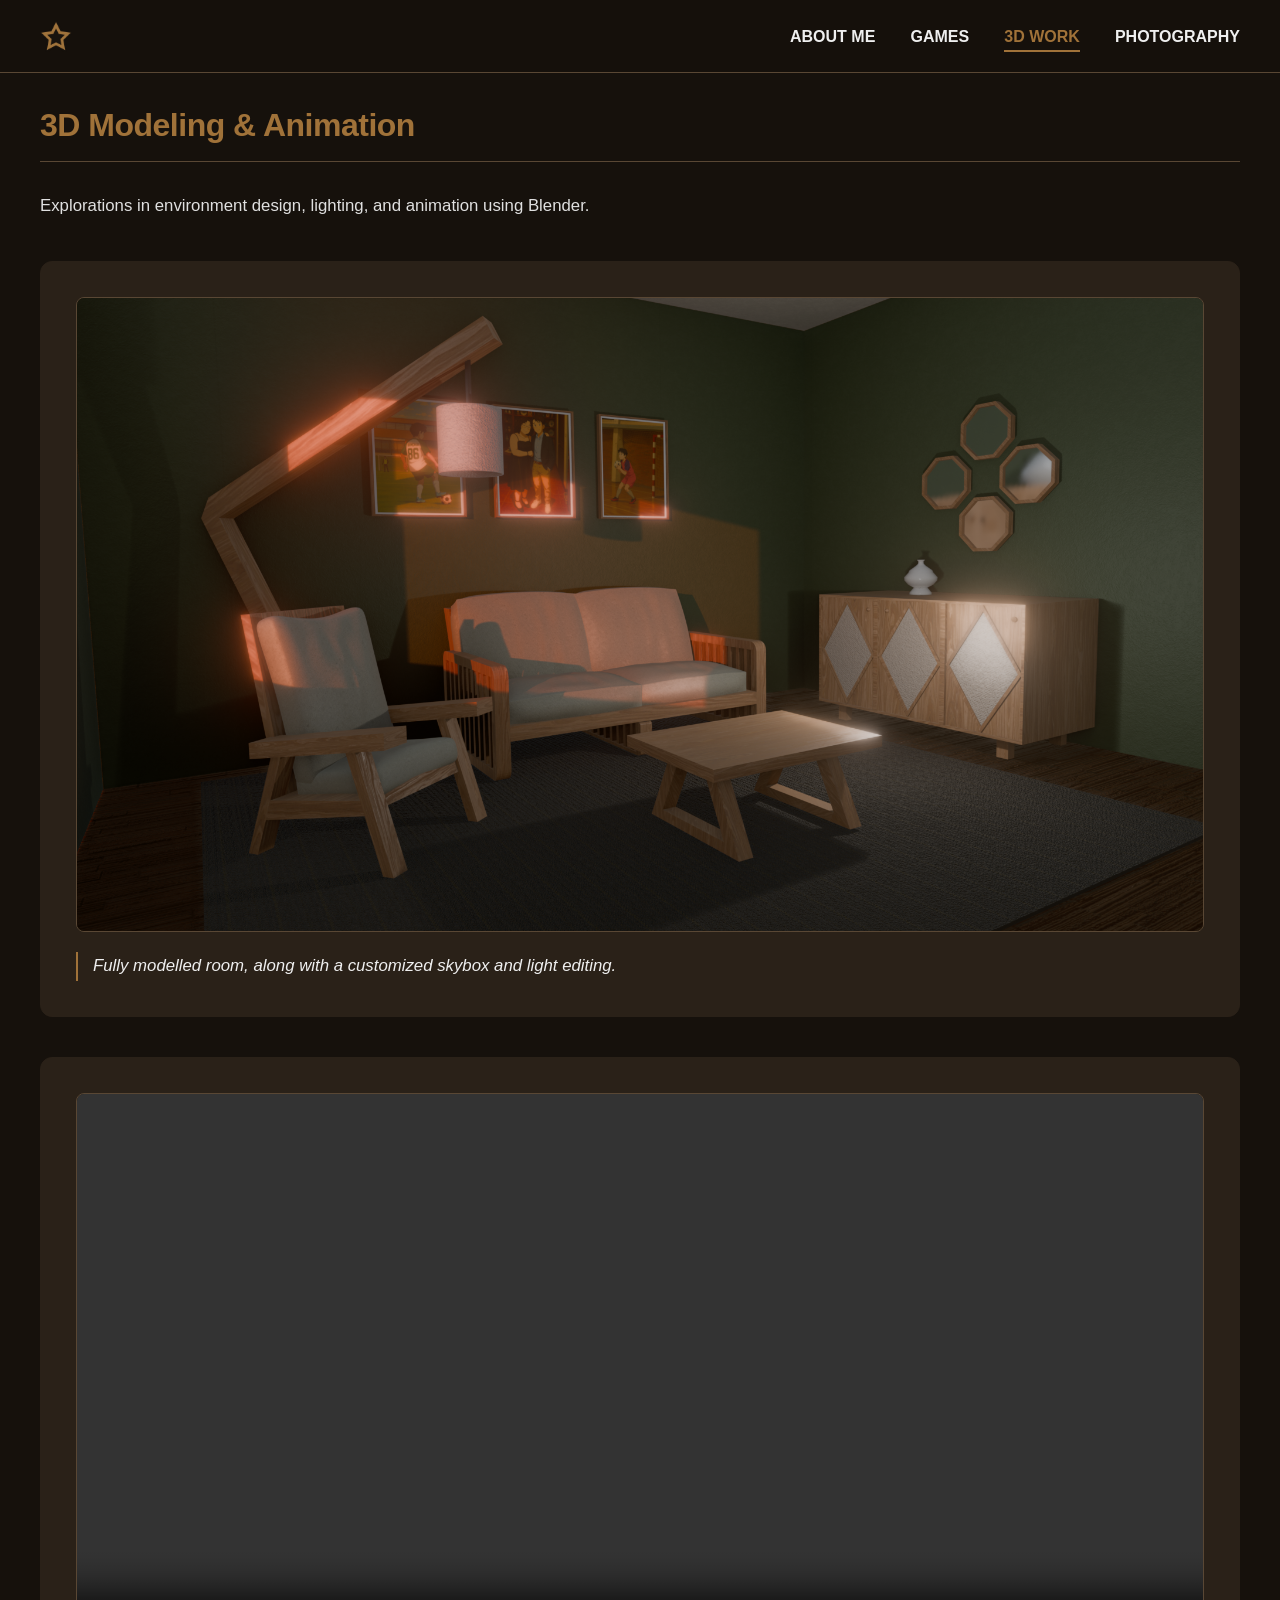
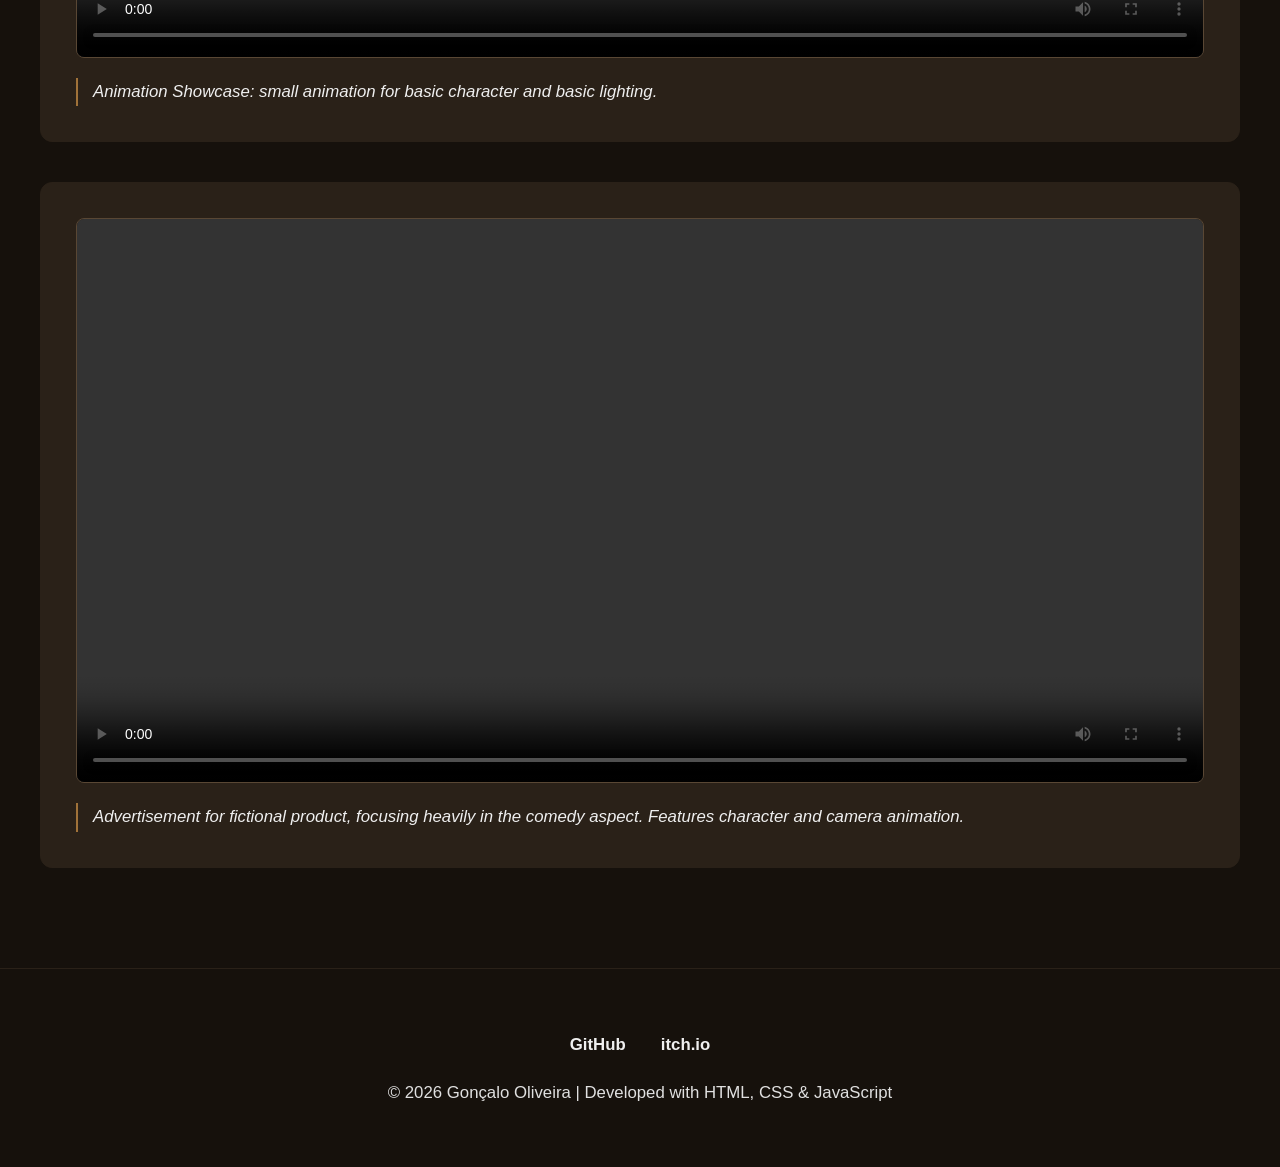
==== commit 504ae619: "Head Metadata" ====
--- a/3d-work.html
+++ b/3d-work.html
@@ -4,8 +4,19 @@
     <meta charset="UTF-8">
     <meta name="viewport" content="width=device-width, initial-scale=1.0">
     <title>Gonçalo Oliveira | Portfolio</title>
+    
     <link rel="stylesheet" href="style.css">
     <link rel="icon" type="image/png" href="assets/favicon.png">
+
+    <meta property="og:type" content="website">
+    <meta property="og:title" content="Gonçalo Oliveira | Multimedia Developer">
+    <meta property="og:description" content="Portuguese Multimedia Developer specializing in coding, game development, photography, and 3D modeling. Explore my featured projects!">
+    <meta property="og:url" content="https://gugagoncalo.github.io/GugaGoncalo.git.io/">
+    
+    <meta property="og:image" content="https://gugagoncalo.github.io/GugaGoncalo.git.io/assets/favicon.png">
+    <meta property="og:image:type" content="image/png">
+    <meta property="og:image:width" content="256">
+    <meta property="og:image:height" content="256">
 </head>
 <body>
 
--- a/style.css
+++ b/style.css
@@ -124,7 +124,7 @@
    ========================================================================== */
 header {
     background: #16110c;
-    padding: 160px 20px 0px 20px;
+    padding: 100px 20px 0px 20px;
     border-bottom: 1px solid #594734;
     display: flex;
     justify-content: center;
@@ -265,7 +265,7 @@
 }
 
 h2 {
-    font-size: 2.8rem; 
+    font-size: 2rem; /* Tuned down slightly from 2.8rem to look crisp */
     border-bottom: 1px solid #594734;
     padding-bottom: 10px;
     margin-bottom: 30px;
@@ -274,16 +274,17 @@
 }
 
 h3 {
-    font-size: 2rem; 
+    font-size: 1.8rem; /* Tuned down slightly from 2.0rem for a clean hierarchy */
     color: #a07239;
     margin-bottom: 15px;
     letter-spacing: -0.5px;
 }
 
 p {
-    font-size: 1.25rem; 
+    font-size: 1.05rem;       /* Optimized from 1.25rem: The sweet spot for clean body copy */
     font-weight: 400;   
-}
+    line-height: 1.7;         /* Increased slightly from 1.6 to give text breathing room vertically */
+    color: #e0e0e0;           /* Softened the pure white text slightly to reduce night-mode eye strain */}
 
 .section-intro {
     margin-bottom: 40px;
@@ -341,14 +342,14 @@
 
 .edu-text strong {
     color: #efefef;
-    font-size: 1.3rem; 
+    font-size: 1rem; 
     display: block;
     margin-bottom: 5px;
 }
 
 .edu-text span {
     color: #b3b3b3; 
-    font-size: 1.05rem; 
+    font-size: 0.9rem; 
 }
 
 /* ==========================================================================
@@ -367,7 +368,7 @@
     color: #efefef;
     padding: 10px 22px; 
     border-radius: 6px; 
-    font-size: 1rem; 
+    font-size: 0.9rem; 
     font-weight: 600;
     letter-spacing: 0.5px;
     transition: all 0.2s ease-in-out;
@@ -384,17 +385,24 @@
    8. Media & Screenshot Component Properties
    ========================================================================== */
 .game-screenshots {
-    display: flex;
-    gap: 15px;
+    display: grid;
+    /* Automatically creates columns based on container width. 
+       Works seamlessly on desktop, mobile, and rotated views! */
+    grid-template-columns: repeat(auto-fit, minmax(280px, 1fr));
+    gap: 20px;
     margin: 25px 0;
+    width: 100%;
 }
 
 .game-screenshots img {
     width: 100%;
     height: auto;
     object-fit: cover;
-    border-radius: 6px;
+    border-radius: 8px;
     border: 3px solid #594734; 
+    cursor: pointer;
+    transition: transform 0.3s ease, filter 0.3s ease;
+    display: block;
 }
 
 .game-screenshots img, .photo-item img {
@@ -527,7 +535,7 @@
 /* ==========================================================================
    12. Responsive Adjustments (Mobile & Tablet Layouts)
    ========================================================================== */
-@media (max-width: 1100px) {
+@media (max-width: 1250px) {
     header {
         padding: 140px 20px 0px 20px;
     }
